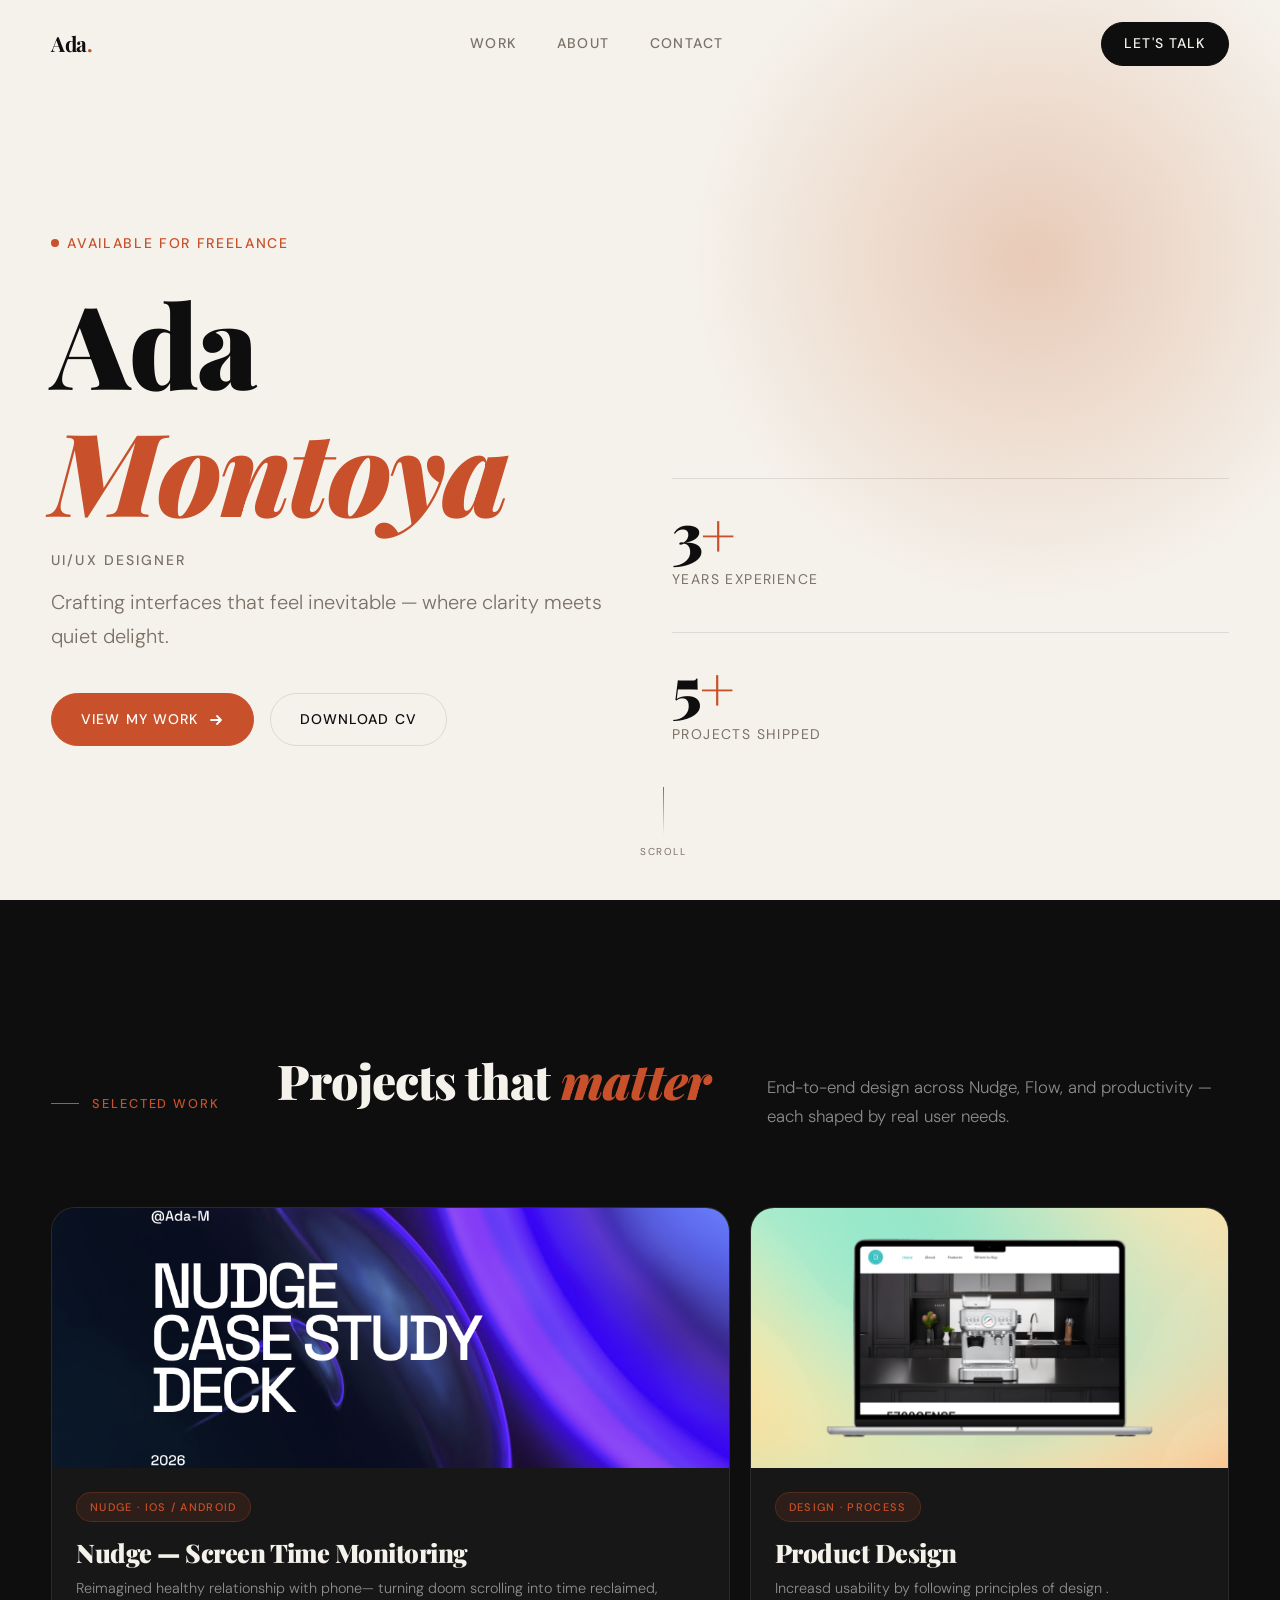
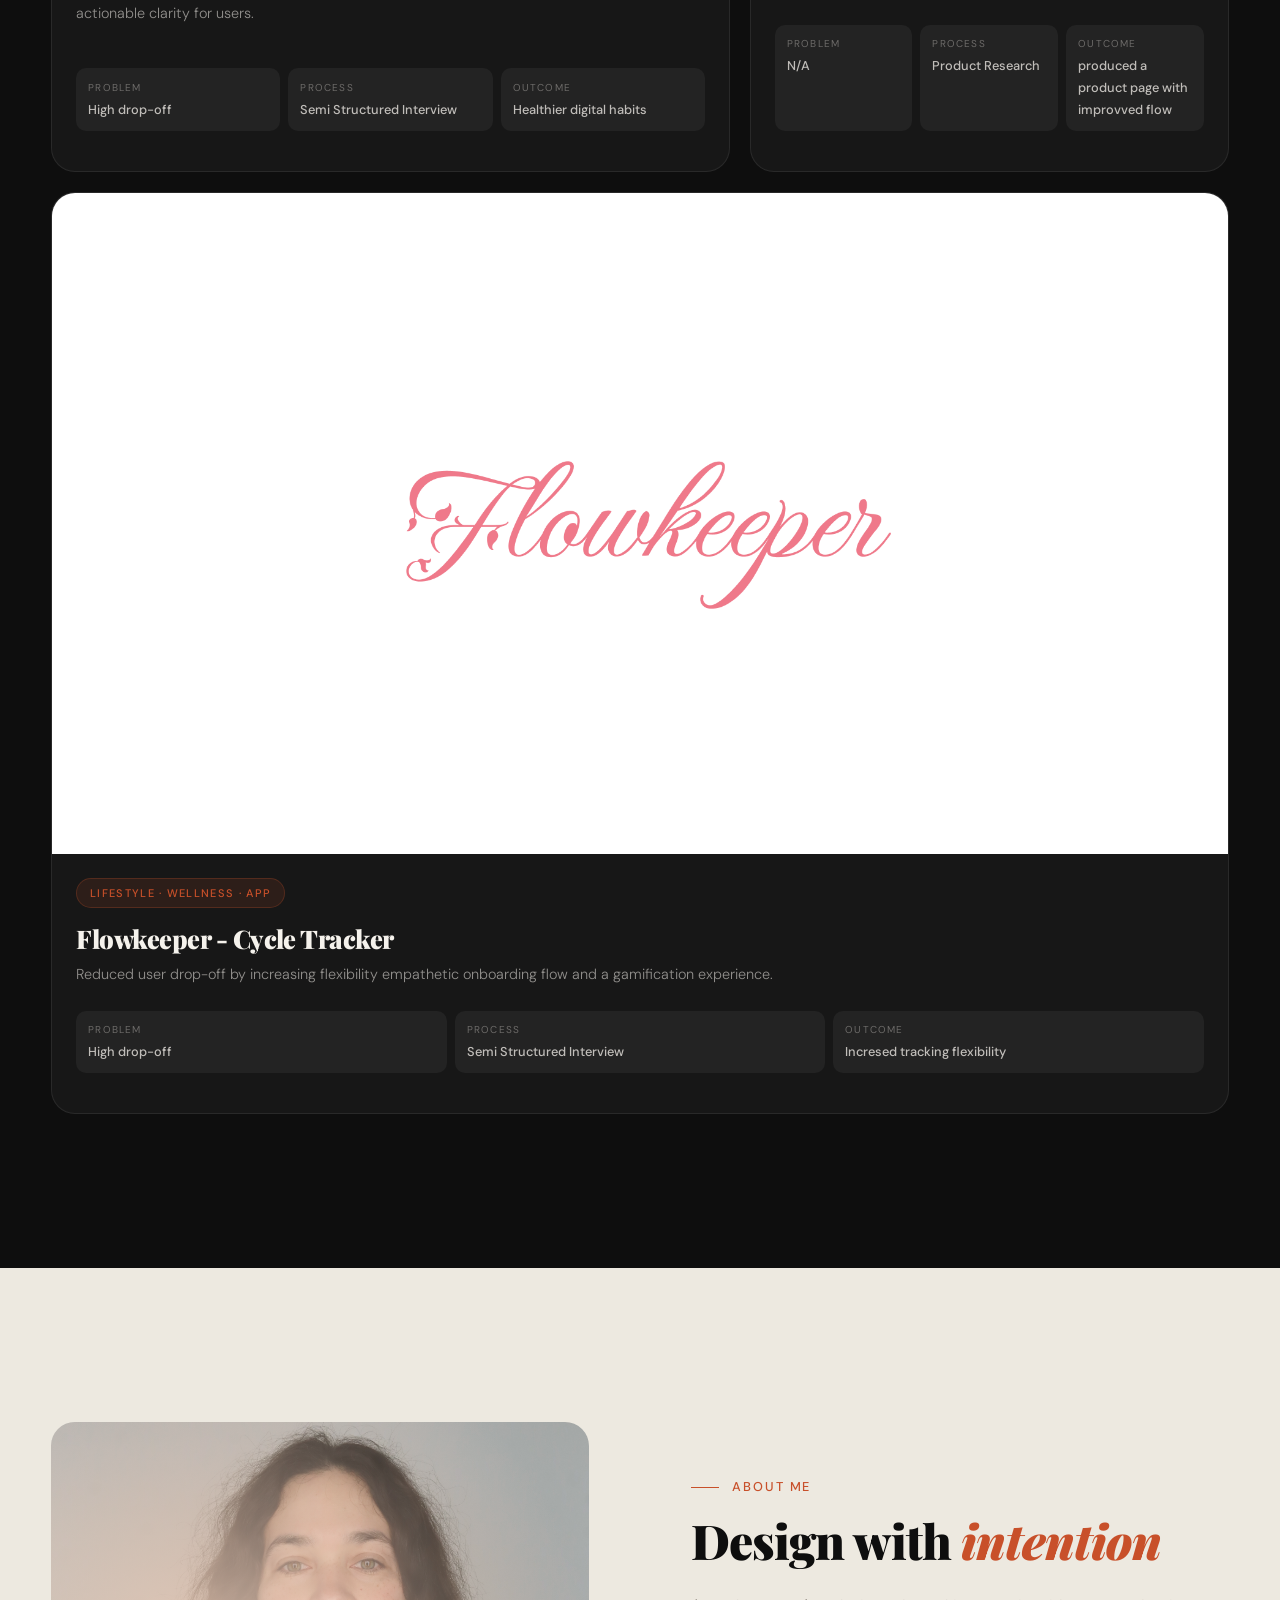
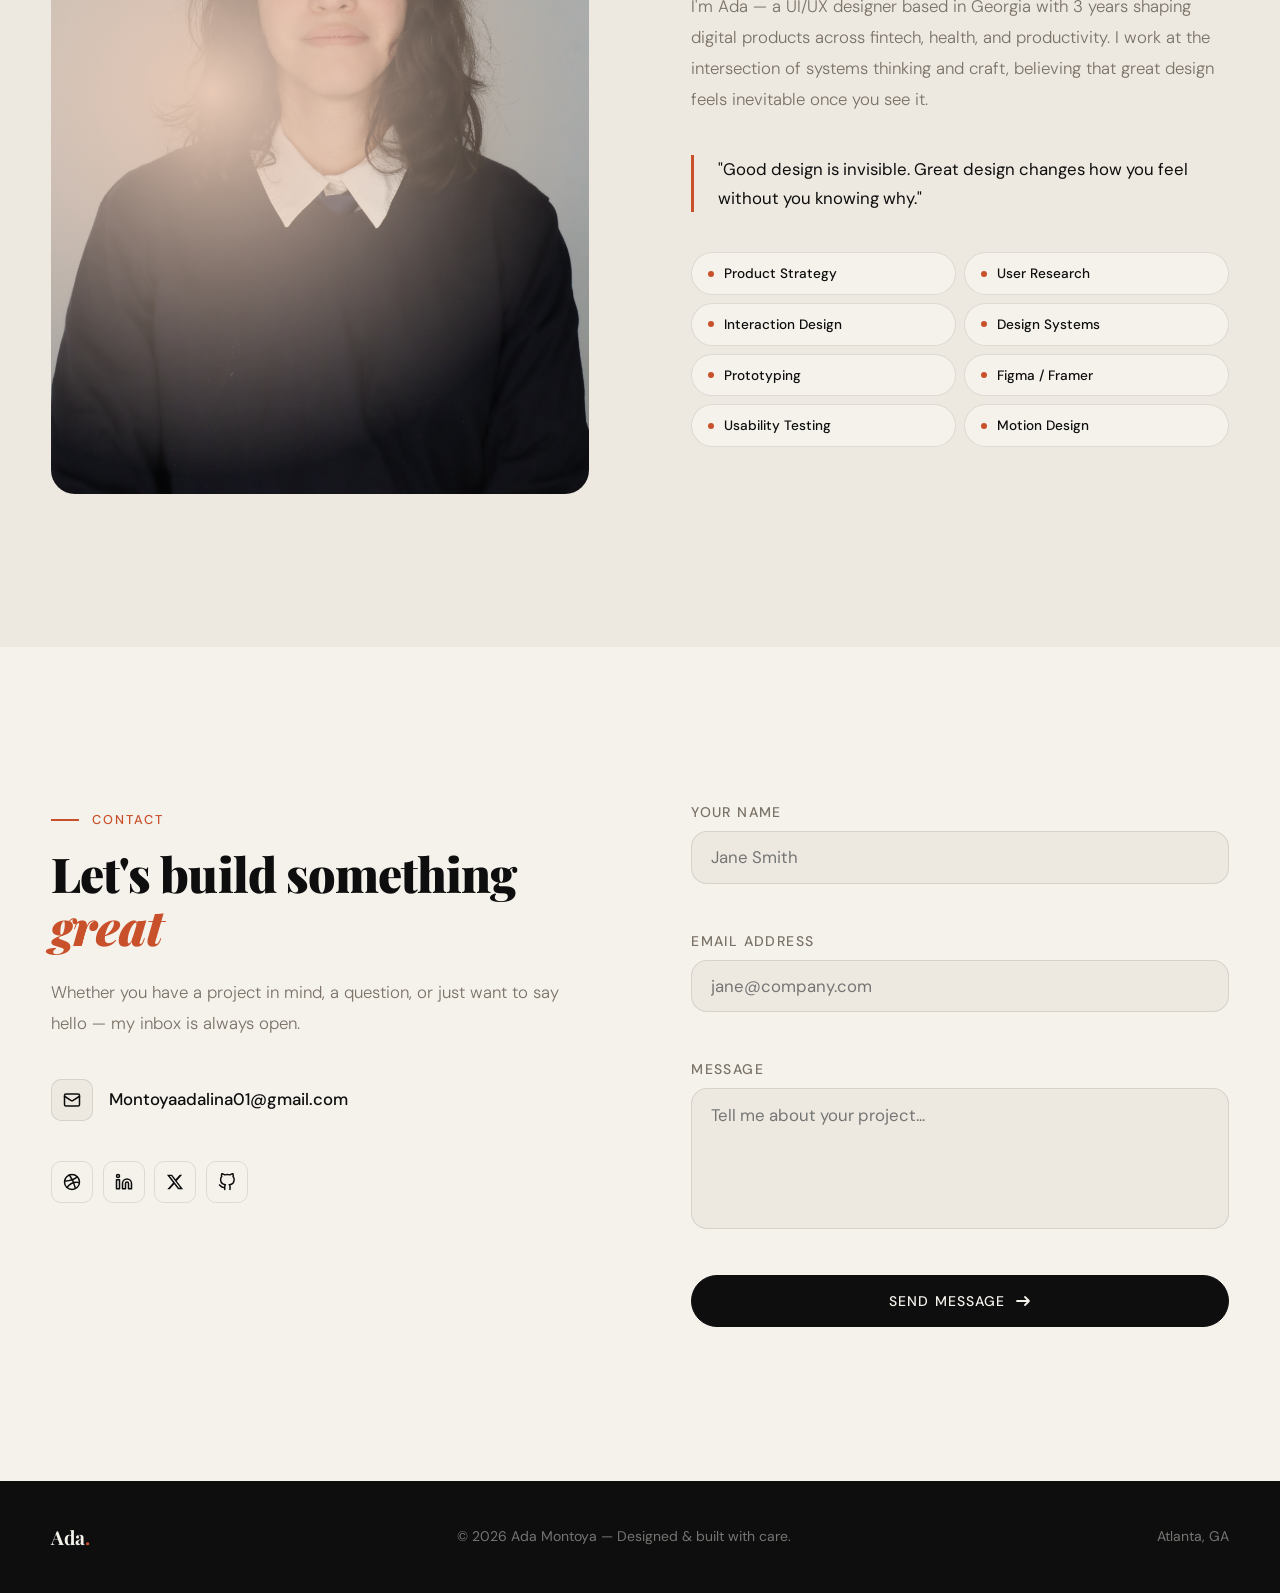
==== index.html @ 3cb570f9 "Rename index.HTML to index.html" ====
<!DOCTYPE html>
<html lang="en">
<head>
  <!-- =============================================
       META & SEO
  ============================================= -->
  <meta charset="UTF-8" />
  <meta name="viewport" content="width=device-width, initial-scale=1.0"/>
  <meta name="description" content="Ada Montoya — UI/UX Designer crafting clean, intentional digital experiences."/>
  <meta name="author" content="Ada Montoya"/>

  <!-- Open Graph (social media previews) -->
  <meta property="og:title" content="Ada Montoya — UI/UX Designer"/>
  <meta property="og:description" content="Designing interfaces where clarity meets quiet delight."/>
  <meta property="og:image" content="assets/og-image.png"/>
  <meta property="og:url" content="https://yourusername.github.io/portfolio"/>
  <meta property="og:type" content="website"/>

  <!-- Twitter Card -->
  <meta name="twitter:card" content="summary_large_image"/>
  <meta name="twitter:title" content="Ada Montoya — UI/UX Designer"/>
  <meta name="twitter:image" content="assets/og-image.png"/>

  <title>Ada Montoya — UI/UX Designer</title>

  <!-- Favicon -->
  <link rel="icon" type="image/png" href="assets/favicon.png"/>

  <!-- =============================================
       FONTS
  ============================================= -->
  <link rel="preconnect" href="https://fonts.googleapis.com"/>
  <link rel="preconnect" href="https://fonts.gstatic.com" crossorigin/>
  <link href="https://fonts.googleapis.com/css2?family=Playfair+Display:ital,wght@0,700;0,900;1,400&family=DM+Sans:wght@300;400;500&display=swap" rel="stylesheet"/>

  <!-- =============================================
       STYLESHEET
  ============================================= -->
  <link rel="stylesheet" href="style.css"/>
</head>

<body>

  <!-- =============================================
       CUSTOM CURSOR (desktop only)
  ============================================= -->
  <div class="cursor" id="cursor" aria-hidden="true"></div>

  <!-- =============================================
       NAVIGATION
  ============================================= -->
  <header>
    <nav class="nav" id="nav" role="navigation" aria-label="Main navigation">
      <a href="#hero" class="nav__logo" aria-label="Ada Montoya — Home">
        Ada<span>.</span>
      </a>

      <!-- Desktop links -->
      <ul class="nav__links" role="list">
        <li><a href="#projects">Work</a></li>
        <li><a href="#about">About</a></li>
        <li><a href="#contact">Contact</a></li>
      </ul>

      <!-- CTA button -->
      <a href="#contact" class="btn btn--nav">Let's Talk</a>

      <!-- Mobile hamburger -->
      <button class="nav__hamburger" id="hamburger" aria-label="Toggle menu" aria-expanded="false">
        <span></span>
        <span></span>
        <span></span>
      </button>
    </nav>

    <!-- Mobile menu (toggled by JS) -->
    <div class="nav__mobile" id="mobileMenu" aria-hidden="true">
      <ul role="list">
        <li><a href="#projects" class="mobile-link">Work</a></li>
        <li><a href="#about"    class="mobile-link">About</a></li>
        <li><a href="#contact"  class="mobile-link">Contact</a></li>
      </ul>
    </div>
  </header>

  <main>

    <!-- =============================================
         HERO SECTION
    ============================================= -->
    <section class="hero" id="hero" aria-label="Introduction">
      <div class="hero__text">
        <!-- Availability badge -->
        <div class="badge" aria-label="Currently available for work">
          <span class="badge__dot" aria-hidden="true"></span>
          Available for freelance
        </div>

        <!-- Name headline -->
        <h1 class="hero__name">
          Ada<br>
          <em>Montoya</em>
        </h1>

        <!-- Title + tagline -->
        <p class="hero__title">UI/UX Designer</p>
        <p class="hero__tagline">
          Crafting interfaces that feel inevitable — where clarity meets quiet delight.
        </p>

        <!-- CTAs -->
        <div class="hero__actions">
          <a href="#projects" class="btn btn--primary">
            View My Work
            <svg width="16" height="16" viewBox="0 0 16 16" fill="none" aria-hidden="true">
              <path d="M3 8h10M9 4l4 4-4 4" stroke="currentColor" stroke-width="1.8" stroke-linecap="round" stroke-linejoin="round"/>
            </svg>
          </a>
          <a href="assets/Files/A_Montoya_res2026.pdf" class="btn btn--ghost" target="_blank" rel="noopener">
            Download CV
          </a>
        </div>
      </div>

      <!-- Stats column -->
      <div class="hero__stats" aria-label="Career highlights">
        <div class="stat">
          <span class="stat__num">3<em>+</em></span>
          <span class="stat__label">Years experience</span>
        </div>
        <div class="stat">
          <span class="stat__num">5<em>+</em></span>
          <span class="stat__label">Projects shipped</span>
        </div>
       <!--  <div class="stat">
          <span class="stat__num">98<em>%</em></span>
          <span class="stat__label">Client satisfaction</span>
        </div>-->
      </div>

      <!-- Scroll cue -->
      <div class="scroll-cue" aria-hidden="true">
        <div class="scroll-cue__line"></div>
        <span>Scroll</span>
      </div>
    </section>

    <!-- =============================================
         PROJECTS SECTION
    ============================================= -->
    <section class="projects" id="projects" aria-label="Selected projects">
      <div class="section-header reveal">
        <p class="section-label">Selected Work</p>
        <h2 class="section-title">Projects that <em>matter</em></h2>
        <p class="section-sub">
          End-to-end design across Nudge, Flow, and productivity — each shaped by real user needs.
        </p>
      </div>

      <div class="projects__grid">

        <!-- Project Card 1 -->
        <article class="project-card reveal" aria-label="Nudge Case study">
         <a href="https://www.figma.com/proto/F6yTN502oZRSe6mYXS82vM/Nudge-edit?node-id=1975-8041&t=gG5lSzdIbRj5Ji9l-0&scaling=scale-down&content-scaling=fixed&page-id=819%3A2786&starting-point-node-id=1975%3A8041" class="project-card__visual pv--orange">
            <img src="assets/images/🏞Nudge_case_study.png" alt="🏞Nudge_case_study">
           
            <div class="project-card__overlay" aria-hidden="true">
              <span class="view-label">View Prototype →</span>
            </div>

            </a>
          <div class="project-card__info">
            <span class="project-tag">Nudge · iOS / Android</span>
            <h3 class="project-card__title">Nudge — Screen Time Monitoring</h3>
            <p class="project-card__desc">
              Reimagined healthy relationship with phone— turning doom scrolling
              into time reclaimed, actionable clarity for users.
            </p>
            <dl class="project-meta">
              <div class="project-meta__item">
                <dt>Problem</dt>
                <dd>High drop-off</dd>
              </div>
              <div class="project-meta__item">
                <dt>Process</dt>
                <dd>Semi Structured Interview</dd>
              </div>
              <div class="project-meta__item">
                <dt>Outcome</dt>
                <dd>Healthier digital habits</dd>
              </div>
            </dl>
          </div>
        </article>

        <!-- Project Card 2 -->
        <article class="project-card reveal" aria-label="Flowkeeper project">
          <a href="https://ericks-process-page.webflow.io/" class="project-card__visual pv--blue">
            <img src="assets/images/Casabrewhero.webp" alt="Flowkeeper app">
            <div class="project-card__overlay" aria-hidden="true">
              <span class="view-label">View Process Page →</span>
            </div>
          </a>
          <div class="project-card__info">
            <span class="project-tag">Design · Process</span>
            <h3 class="project-card__title">Product Design</h3>
            <p class="project-card__desc">
              Increasd usability by following principles of design .
            </p>
            <dl class="project-meta">
              <div class="project-meta__item">
                <dt>Problem</dt>
                <dd>N/A</dd>
              </div>
              <div class="project-meta__item">
                <dt>Process</dt>
                <dd>Product Research</dd>
              </div>
              <div class="project-meta__item">
                <dt>Outcome</dt>
                <dd>produced a product page with improvved flow</dd>
              </div>
            </dl>
          </div>
        </article>

        <!-- Project Card 3 — wide -->
        <article class="project-card project-card--wide reveal" aria-label="Folio Workspace project">
          <a href="https://www.figma.com/proto/mMXmp2GQ4rbEDs9NWbq03X/Flowkeeper--edited-?node-id=27-402&p=f&t=G8kJese6EG4QYArs-0&scaling=scale-down&content-scaling=fixed&page-id=6%3A2&starting-point-node-id=27%3A402&show-proto-sidebar=1" class="project-card__visual pv--green">
            <img src="assets/images/Flowkeeper.png" alt="Flowkeeper app">
            
            <div class="project-card__overlay" aria-hidden="true">
              <span class="view-label">View Case Study →</span>
            </div>
          </a>
          <div class="project-card__info">
            <span class="project-tag">Lifestyle · Wellness · App</span>
            <h3 class="project-card__title">Flowkeeper - Cycle Tracker</h3>
            <p class="project-card__desc">
              Reduced user drop-off by increasing flexibility empathetic onboarding flow
              and a gamification experience.
            </p>
            <dl class="project-meta">
              <div class="project-meta__item">
                <dt>Problem</dt>
                <dd>High drop-off</dd>
              </div>
              <div class="project-meta__item">
                <dt>Process</dt>
                <dd>Semi Structured Interview</dd>
              </div>
              <div class="project-meta__item">
                <dt>Outcome</dt>
                <dd>Incresed tracking flexibility</dd>
              </div>
            </dl>
          </div>
        </article>

      </div>
    </section>

    <!-- =============================================
         ABOUT SECTION
    ============================================= -->
    <section class="about" id="about" aria-label="About Ada Montoya">
      <div class="about__grid">

        <!-- Photo column -->
        <div class="about__photo reveal">
          <div class="about__frame">
            
              
              <img src="assets/images/Montoya_picture.jpg" alt="Ada Montoya, UI/UX Designer">
            
            <svg class="avatar" viewBox="0 0 200 240" fill="none" aria-label="Ada Montoya photo placeholder">
              <ellipse cx="100" cy="88" rx="42" ry="42" fill="rgba(200,80,42,.25)" stroke="rgba(200,80,42,.5)" stroke-width="2"/>
              <circle cx="100" cy="82" r="28" fill="rgba(255,255,255,.3)"/>
              <ellipse cx="100" cy="195" rx="65" ry="45" fill="rgba(200,80,42,.15)" stroke="rgba(200,80,42,.4)" stroke-width="2"/>
            </svg>
          </div>
          <!-- Floating credential chip 
          <div class="about__chip" aria-label="Award: Top Rated on Dribbble, 2024">
            <div class="chip__icon" aria-hidden="true">
              <svg width="18" height="18" viewBox="0 0 18 18" fill="none">
                <path d="M9 2l1.8 3.6L15 6.3l-3 2.9.7 4.1L9 11.2l-3.7 2.1.7-4.1L3 6.3l4.2-.7L9 2z" fill="#fff"/>
              </svg>
            </div>
            <div class="chip__text">
              <strong>Top Rated</strong>
              <span>Dribbble Pro · 2024</span>
            </div>
          </div> -->
        </div>

        <!-- Content column -->
        <div class="about__content">
          <p class="section-label reveal">About Me</p>
          <h2 class="section-title reveal">Design with <em>intention</em></h2>

          <p class="about__intro reveal">
            I'm Ada — a UI/UX designer based in Georgia with 3 years shaping
            digital products across fintech, health, and productivity. I work at the
            intersection of systems thinking and craft, believing that great design
            feels inevitable once you see it.
          </p>

          <!-- Philosophy quote -->
          <blockquote class="about__quote reveal">
            "Good design is invisible. Great design changes how you feel without you knowing why."
          </blockquote>

          <!-- Skills -->
          <ul class="skills" aria-label="Design skills" role="list">
            <li class="skill-pill reveal"><span class="skill-pill__dot" aria-hidden="true"></span>Product Strategy</li>
            <li class="skill-pill reveal"><span class="skill-pill__dot" aria-hidden="true"></span>User Research</li>
            <li class="skill-pill reveal"><span class="skill-pill__dot" aria-hidden="true"></span>Interaction Design</li>
            <li class="skill-pill reveal"><span class="skill-pill__dot" aria-hidden="true"></span>Design Systems</li>
            <li class="skill-pill reveal"><span class="skill-pill__dot" aria-hidden="true"></span>Prototyping</li>
            <li class="skill-pill reveal"><span class="skill-pill__dot" aria-hidden="true"></span>Figma / Framer</li>
            <li class="skill-pill reveal"><span class="skill-pill__dot" aria-hidden="true"></span>Usability Testing</li>
            <li class="skill-pill reveal"><span class="skill-pill__dot" aria-hidden="true"></span>Motion Design</li>
          </ul>
        </div>

      </div>
    </section>

    <!-- =============================================
         CONTACT SECTION
    ============================================= -->
    <section class="contact" id="contact" aria-label="Contact Ada Montoya">
      <div class="contact__wrap">

        <!-- Left: info -->
        <div class="contact__info">
          <p class="section-label reveal">Contact</p>
          <h2 class="section-title reveal">Let's build something <em>great</em></h2>
          <p class="contact__lead reveal">
            Whether you have a project in mind, a question, or just want to say hello —
            my inbox is always open.
          </p>

          <!-- Direct links -->
          <address class="contact__links reveal">
            <a href="mailto:montoyaadalina01@gmail.com" class="contact-link">
              <span class="contact-link__icon" aria-hidden="true">
                <svg width="18" height="18" viewBox="0 0 24 24" fill="none" stroke="currentColor" stroke-width="2" stroke-linecap="round" stroke-linejoin="round">
                  <rect x="2" y="4" width="20" height="16" rx="2"/>
                  <path d="m22 7-8.97 5.7a1.94 1.94 0 0 1-2.06 0L2 7"/>
                </svg>
              </span>
              Montoyaadalina01@gmail.com
            </a>
            <!-- <a href="tel:+14155550123" class="contact-link">
              <span class="contact-link__icon" aria-hidden="true">
                <svg width="18" height="18" viewBox="0 0 24 24" fill="none" stroke="currentColor" stroke-width="2" stroke-linecap="round" stroke-linejoin="round">
                  <path d="M22 16.92v3a2 2 0 0 1-2.18 2 19.8 19.8 0 0 1-8.63-3.07A19.5 19.5 0 0 1 4.69 12 19.8 19.8 0 0 1 1.63 3.35 2 2 0 0 1 3.6 1h3a2 2 0 0 1 2 1.72c.127.96.361 1.903.7 2.81a2 2 0 0 1-.45 2.11L7.91 8.6a16 16 0 0 0 6.13 6.13l.96-.96a2 2 0 0 1 2.11-.45c.907.339 1.85.573 2.81.7A2 2 0 0 1 22 16.92z"/>
                </svg>
              </span>
              +1 (415) 555-0123
            </a>-->
          </address>

          <!-- Social icons -->
          <div class="social-row reveal" aria-label="Social media links">
            <a href="https://dribbble.com/yourhandle" class="social-btn" aria-label="Dribbble" target="_blank" rel="noopener">
              <svg width="18" height="18" viewBox="0 0 24 24" fill="none" stroke="currentColor" stroke-width="2" stroke-linecap="round" stroke-linejoin="round" aria-hidden="true">
                <circle cx="12" cy="12" r="10"/>
                <path d="M19.13 5.09C15.22 9.14 10 10.44 2.25 10.94"/>
                <path d="M21.75 12.84c-6.62-1.41-12.14 1-16.38 6.32"/>
                <path d="M8.56 2.75c4.37 6 6 9.42 8 17.72"/>
              </svg>
            </a>
            <a href="https://www.linkedin.com/in/ada-montoya-8b432537b" class="social-btn" aria-label="LinkedIn" target="_blank" rel="noopener">
              <svg width="18" height="18" viewBox="0 0 24 24" fill="none" stroke="currentColor" stroke-width="2" stroke-linecap="round" stroke-linejoin="round" aria-hidden="true">
                <path d="M16 8a6 6 0 0 1 6 6v7h-4v-7a2 2 0 0 0-4 0v7h-4v-7a6 6 0 0 1 6-6z"/>
                <rect width="4" height="12" x="2" y="9"/>
                <circle cx="4" cy="4" r="2"/>
              </svg>
            </a>
            <a href="https://twitter.com/yourhandle" class="social-btn" aria-label="Twitter / X" target="_blank" rel="noopener">
              <svg width="18" height="18" viewBox="0 0 24 24" fill="currentColor" aria-hidden="true">
                <path d="M18.244 2.25h3.308l-7.227 8.26 8.502 11.24H16.17l-5.214-6.817L4.99 21.75H1.68l7.73-8.835L1.254 2.25H8.08l4.713 6.231zm-1.161 17.52h1.833L7.084 4.126H5.117z"/>
              </svg>
            </a>
            <a href="https://github.com/montoyaadalina01" class="social-btn" aria-label="GitHub" target="_blank" rel="noopener">
              <svg width="18" height="18" viewBox="0 0 24 24" fill="none" stroke="currentColor" stroke-width="2" stroke-linecap="round" stroke-linejoin="round" aria-hidden="true">
                <path d="M9 19c-5 1.5-5-2.5-7-3m14 6v-3.87a3.37 3.37 0 0 0-.94-2.61c3.14-.35 6.44-1.54 6.44-7A5.44 5.44 0 0 0 20 4.77 5.07 5.07 0 0 0 19.91 1S18.73.65 16 2.48a13.38 13.38 0 0 0-7 0C6.27.65 5.09 1 5.09 1A5.07 5.07 0 0 0 5 4.77a5.44 5.44 0 0 0-1.5 3.78c0 5.42 3.3 6.61 6.44 7A3.37 3.37 0 0 0 9 18.13V22"/>
              </svg>
            </a>
          </div>
        </div>

        <!-- Right: form -->
        <form class="contact__form reveal" id="contactForm" novalidate aria-label="Contact form">
          <div class="form-group">
            <label for="name">Your Name</label>
            <input
              type="text"
              id="name"
              name="name"
              placeholder="Jane Smith"
              autocomplete="name"
              required
              aria-required="true"
            />
            <span class="form-error" aria-live="polite"></span>
          </div>

          <div class="form-group">
            <label for="email">Email Address</label>
            <input
              type="email"
              id="email"
              name="email"
              placeholder="jane@company.com"
              autocomplete="email"
              required
              aria-required="true"
            />
            <span class="form-error" aria-live="polite"></span>
          </div>

          <div class="form-group">
            <label for="message">Message</label>
            <textarea
              id="message"
              name="message"
              placeholder="Tell me about your project..."
              rows="5"
              required
              aria-required="true"
            ></textarea>
            <span class="form-error" aria-live="polite"></span>
          </div>

          <button type="submit" class="btn btn--submit" id="submitBtn">
            Send Message
            <svg width="16" height="16" viewBox="0 0 16 16" fill="none" aria-hidden="true">
              <path d="M2 8h12M10 4l4 4-4 4" stroke="currentColor" stroke-width="1.8" stroke-linecap="round" stroke-linejoin="round"/>
            </svg>
          </button>
        </form>

      </div>
    </section>

  </main>

  <!-- =============================================
       FOOTER
  ============================================= -->
  <footer class="footer" role="contentinfo">
    <div class="footer__logo">Ada<span>.</span></div>
    <p class="footer__copy">© <span id="year"></span> Ada Montoya — Designed &amp; built with care.</p>
    <p class="footer__location">Atlanta, GA</p>
  </footer>

  <!-- =============================================
       JAVASCRIPT (loaded at end of body for performance)
  ============================================= -->
  <script src="main.js"></script>

</body>
</html>
---- style.css ----
/* ================================================================
   ADA MONTOYA — PORTFOLIO STYLESHEET
   style.css

   TABLE OF CONTENTS
   ─────────────────
   1.  CSS Variables (Design Tokens)
   2.  Reset & Base
   3.  Typography
   4.  Layout Utilities
   5.  Custom Cursor
   6.  Navigation
   7.  Buttons
   8.  Hero Section
   9.  Projects Section
   10. About Section
   11. Contact Section
   12. Footer
   13. Scroll Reveal Animations
   14. Keyframe Animations
   15. Media Queries
================================================================ */


/* ================================================================
   1. CSS VARIABLES — Design Tokens
   All colors, fonts, spacing defined here.
   Change these to retheme the entire site instantly.
================================================================ */
:root {
  /* — Colors — */
  --color-ink:        #0e0e0e;       /* primary text, dark backgrounds */
  --color-paper:      #f5f2ec;       /* page background (warm white) */
  --color-cream:      #ede9e0;       /* subtle section bg */
  --color-accent:     #c8502a;       /* terracotta — brand color */
  --color-accent-lt:  #e8cab7;       /* light accent for glows */
  --color-muted:      #7a7167;       /* secondary text */
  --color-border:     rgba(14,14,14,.1);
  --color-white:      #ffffff;

  /* — Typography — */
  --font-display: 'Playfair Display', Georgia, serif;
  --font-body:    'DM Sans', system-ui, sans-serif;

  /* — Fluid font sizes (clamp: min, preferred, max) — */
  --fs-hero:   clamp(3.2rem, 9vw,  7.5rem);
  --fs-h2:     clamp(1.8rem, 4vw,  3rem);
  --fs-h3:     clamp(1.2rem, 2vw,  1.6rem);
  --fs-body:   1.05rem;
  --fs-small:  0.875rem;
  --fs-label:  0.8rem;

  /* — Spacing — */
  --space-xs:   0.5rem;
  --space-sm:   1rem;
  --space-md:   1.5rem;
  --space-lg:   2.5rem;
  --space-xl:   4rem;
  --space-2xl:  clamp(5rem, 12vw, 10rem);

  /* — Layout — */
  --max-w:      1200px;
  --page-pad:   4vw;
  --radius-sm:  10px;
  --radius-md:  16px;
  --radius-lg:  24px;
  --radius-pill: 100px;

  /* — Motion — */
  --ease-out:  cubic-bezier(0.22, 1, 0.36, 1);
  --ease-in:   cubic-bezier(0.64, 0, 0.78, 0);
  --duration-fast:   200ms;
  --duration-base:   350ms;
  --duration-slow:   600ms;
  --duration-slower: 900ms;
}


/* ================================================================
   2. RESET & BASE
================================================================ */
*,
*::before,
*::after {
  box-sizing: border-box;
  margin: 0;
  padding: 0;
}

html {
  scroll-behavior: smooth;
  -webkit-text-size-adjust: 100%;
}

body {
  font-family: var(--font-body);
  font-size: var(--fs-body);
  background-color: var(--color-paper);
  color: var(--color-ink);
  line-height: 1.7;
  overflow-x: hidden;
  cursor: none; /* hidden — replaced by custom cursor */
}

/* Restore cursor on touch devices */
@media (hover: none) {
  body { cursor: auto; }
}

img, svg { display: block; max-width: 100%; }

ul, ol { list-style: none; }

a {
  color: inherit;
  text-decoration: none;
  display: block;
}

button {
  font-family: inherit;
  background: none;
  border: none;
}

address { font-style: normal; }

/* Focus styles for accessibility */
:focus-visible {
  outline: 2px solid var(--color-accent);
  outline-offset: 3px;
  border-radius: 4px;
}


/* ================================================================
   3. TYPOGRAPHY
================================================================ */
h1, h2, h3 {
  font-family: var(--font-display);
  font-weight: 900;
  line-height: 1.1;
  letter-spacing: -0.02em;
}

h1 { font-size: var(--fs-hero); }
h2 { font-size: var(--fs-h2); }
h3 { font-size: var(--fs-h3); }

em { font-style: italic; }

/* Shared section label (e.g. "Selected Work") */
.section-label {
  display: inline-flex;
  align-items: center;
  gap: 0.8rem;
  font-size: var(--fs-label);
  font-weight: 500;
  text-transform: uppercase;
  letter-spacing: 0.15em;
  color: var(--color-accent);
  margin-bottom: var(--space-sm);
}

.section-label::before {
  content: '';
  display: block;
  width: 28px;
  height: 1.5px;
  background: var(--color-accent);
  flex-shrink: 0;
}

/* Section title shared style */
.section-title {
  max-width: 18ch;
  margin-bottom: var(--space-md);
}

.section-title em {
  color: var(--color-accent);
}


/* ================================================================
   4. LAYOUT UTILITIES
================================================================ */
.container {
  width: 100%;
  max-width: var(--max-w);
  margin-inline: auto;
  padding-inline: var(--page-pad);
}

section {
  padding-block: var(--space-2xl);
  padding-inline: var(--page-pad);
}


/* ================================================================
   5. CUSTOM CURSOR
================================================================ */
.cursor {
  width: 10px;
  height: 10px;
  background: var(--color-accent);
  border-radius: 50%;
  position: fixed;
  top: 0;
  left: 0;
  pointer-events: none;
  z-index: 9999;
  transform: translate(-50%, -50%);
  transition:
    width var(--duration-base) var(--ease-out),
    height var(--duration-base) var(--ease-out),
    background var(--duration-base);
  mix-blend-mode: multiply;
  will-change: transform;
}

.cursor.is-expanded {
  width: 44px;
  height: 44px;
  background: var(--color-accent-lt);
}

/* Hide on touch devices */
@media (hover: none) {
  .cursor { display: none; }
}


/* ================================================================
   6. NAVIGATION
================================================================ */
.nav {
  position: fixed;
  top: 0;
  left: 0;
  right: 0;
  z-index: 100;
  display: flex;
  align-items: center;
  justify-content: space-between;
  padding: 1.4rem var(--page-pad);
  transition:
    background var(--duration-slow),
    backdrop-filter var(--duration-slow),
    box-shadow var(--duration-slow);
}

/* Frosted glass on scroll — class added by JS */
.nav.is-scrolled {
  background: rgba(245, 242, 236, 0.85);
  backdrop-filter: blur(14px);
  -webkit-backdrop-filter: blur(14px);
  box-shadow: 0 1px 0 var(--color-border);
}

/* Logo */
.nav__logo {
  font-family: var(--font-display);
  font-size: 1.3rem;
  font-weight: 700;
  letter-spacing: -0.02em;
  transition: opacity var(--duration-fast);
}

.nav__logo span { color: var(--color-accent); }
.nav__logo:hover { opacity: 0.75; }

/* Desktop links */
.nav__links {
  display: flex;
  gap: var(--space-lg);
}

.nav__links a {
  position: relative;
  font-size: var(--fs-small);
  font-weight: 500;
  text-transform: uppercase;
  letter-spacing: 0.1em;
  color: var(--color-muted);
  transition: color var(--duration-fast);
}

.nav__links a::after {
  content: '';
  position: absolute;
  bottom: -3px;
  left: 0;
  width: 0;
  height: 1.5px;
  background: var(--color-accent);
  transition: width var(--duration-base) var(--ease-out);
}

.nav__links a:hover {
  color: var(--color-ink);
}

.nav__links a:hover::after {
  width: 100%;
}

/* Hamburger (mobile only — shown via media query) */
.nav__hamburger {
  display: none;
  flex-direction: column;
  gap: 5px;
  width: 28px;
  cursor: none;
  padding: 4px;
}

.nav__hamburger span {
  display: block;
  width: 100%;
  height: 2px;
  background: var(--color-ink);
  border-radius: 2px;
  transition: transform var(--duration-base) var(--ease-out), opacity var(--duration-fast);
}

/* Hamburger open state — class toggled by JS */
.nav__hamburger.is-open span:nth-child(1) {
  transform: translateY(7px) rotate(45deg);
}
.nav__hamburger.is-open span:nth-child(2) {
  opacity: 0;
}
.nav__hamburger.is-open span:nth-child(3) {
  transform: translateY(-7px) rotate(-45deg);
}

/* Mobile menu drawer */
.nav__mobile {
  display: none; /* shown via media query */
  position: fixed;
  inset: 0;
  top: 70px;
  background: var(--color-paper);
  padding: var(--space-xl) var(--page-pad);
  z-index: 99;
  transform: translateX(100%);
  transition: transform var(--duration-slow) var(--ease-out);
}

.nav__mobile.is-open {
  transform: translateX(0);
}

.nav__mobile ul {
  display: flex;
  flex-direction: column;
  gap: var(--space-lg);
}

.nav__mobile a {
  font-family: var(--font-display);
  font-size: clamp(2rem, 8vw, 3.5rem);
  font-weight: 700;
  color: var(--color-ink);
  transition: color var(--duration-fast);
}

.nav__mobile a:hover { color: var(--color-accent); }


/* ================================================================
   7. BUTTONS
================================================================ */
.btn {
  display: inline-flex;
  align-items: center;
  gap: 0.6rem;
  font-family: var(--font-body);
  font-size: var(--fs-small);
  font-weight: 500;
  text-transform: uppercase;
  letter-spacing: 0.08em;
  border-radius: var(--radius-pill);
  padding: 0.85rem 1.8rem;
  cursor: none;
  transition:
    transform var(--duration-base) var(--ease-out),
    box-shadow var(--duration-base),
    background var(--duration-fast),
    border-color var(--duration-fast),
    color var(--duration-fast);
  position: relative;
}

.btn svg {
  flex-shrink: 0;
  transition: transform var(--duration-base) var(--ease-out);
}

.btn:hover { transform: translateY(-3px); }
.btn:active { transform: translateY(-1px); }

/* Primary — solid accent */
.btn--primary {
  background: var(--color-accent);
  color: var(--color-white);
  border: 1.5px solid var(--color-accent);
}

.btn--primary:hover {
  box-shadow: 0 12px 28px rgba(200, 80, 42, 0.35);
}

.btn--primary:hover svg {
  transform: translateX(4px);
}

/* Ghost — outlined */
.btn--ghost {
  background: transparent;
  color: var(--color-ink);
  border: 1.5px solid var(--color-border);
}

.btn--ghost:hover {
  border-color: var(--color-ink);
}

/* Nav CTA */
.btn--nav {
  background: var(--color-ink);
  color: var(--color-paper);
  border: 1.5px solid var(--color-ink);
  padding: 0.55rem 1.4rem;
}

.btn--nav:hover {
  background: var(--color-accent);
  border-color: var(--color-accent);
}

/* Form submit */
.btn--submit {
  background: var(--color-ink);
  color: var(--color-paper);
  border: 1.5px solid var(--color-ink);
  width: 100%;
  justify-content: center;
  padding: 1rem 2rem;
}

.btn--submit:hover {
  background: var(--color-accent);
  border-color: var(--color-accent);
  box-shadow: 0 12px 28px rgba(200, 80, 42, 0.35);
}

.btn--submit:hover svg {
  transform: translateX(4px);
}

/* Success state — added by JS */
.btn--submit.is-sent {
  background: #2d7a4a;
  border-color: #2d7a4a;
  pointer-events: none;
}


/* ================================================================
   8. HERO SECTION
================================================================ */
.hero {
  min-height: 100svh;
  padding-top: 10rem;
  padding-bottom: var(--space-2xl);
  padding-inline: var(--page-pad);
  display: grid;
  grid-template-columns: 1fr 1fr;
  align-items: end;
  gap: var(--space-xl);
  position: relative;
  overflow: hidden;
}

/* Ambient background orb */
.hero::before {
  content: '';
  position: absolute;
  top: -10%;
  right: -8%;
  width: clamp(300px, 55vw, 700px);
  height: clamp(300px, 55vw, 700px);
  background: radial-gradient(circle, var(--color-accent-lt) 0%, transparent 70%);
  border-radius: 50%;
  z-index: 0;
  pointer-events: none;
  animation: breathe 8s ease-in-out infinite;
}

/* Availability badge */
.badge {
  display: inline-flex;
  align-items: center;
  gap: 0.5rem;
  font-size: var(--fs-small);
  font-weight: 500;
  text-transform: uppercase;
  letter-spacing: 0.12em;
  color: var(--color-accent);
  margin-bottom: var(--space-md);

  /* Entrance animation */
  opacity: 0;
  animation: fade-up var(--duration-slower) 0.2s var(--ease-out) forwards;
}

.badge__dot {
  width: 8px;
  height: 8px;
  border-radius: 50%;
  background: var(--color-accent);
  flex-shrink: 0;
  animation: pulse 2s ease-in-out infinite;
}

/* Hero name */
.hero__name {
  position: relative;
  z-index: 1;
  opacity: 0;
  animation: fade-up var(--duration-slower) 0.35s var(--ease-out) forwards;
}

.hero__name em {
  color: var(--color-accent);
}

/* Subtitle */
.hero__title {
  font-size: var(--fs-small);
  font-weight: 500;
  text-transform: uppercase;
  letter-spacing: 0.15em;
  color: var(--color-muted);
  margin-top: 1rem;
  opacity: 0;
  animation: fade-up var(--duration-slower) 0.45s var(--ease-out) forwards;
}

/* Tagline */
.hero__tagline {
  font-size: clamp(1rem, 2vw, 1.25rem);
  color: var(--color-muted);
  font-weight: 300;
  max-width: 40ch;
  margin-top: 0.8rem;
  opacity: 0;
  animation: fade-up var(--duration-slower) 0.55s var(--ease-out) forwards;
}

/* CTA row */
.hero__actions {
  display: flex;
  gap: var(--space-sm);
  flex-wrap: wrap;
  margin-top: var(--space-lg);
  opacity: 0;
  animation: fade-up var(--duration-slower) 0.7s var(--ease-out) forwards;
}

/* Stats column */
.hero__stats {
  position: relative;
  z-index: 1;
  display: flex;
  flex-direction: column;
  gap: var(--space-lg);
  align-self: end;
  opacity: 0;
  animation: fade-left var(--duration-slower) 0.85s var(--ease-out) forwards;
}

.stat {
  border-top: 1px solid var(--color-border);
  padding-top: var(--space-md);
}

.stat__num {
  display: block;
  font-family: var(--font-display);
  font-size: clamp(2.5rem, 5vw, 3.8rem);
  font-weight: 900;
  line-height: 1;
  letter-spacing: -0.03em;
}

.stat__num em {
  color: var(--color-accent);
  font-style: normal;
}

.stat__label {
  display: block;
  font-size: var(--fs-small);
  color: var(--color-muted);
  text-transform: uppercase;
  letter-spacing: 0.1em;
  margin-top: 0.3rem;
}

/* Scroll cue */
.scroll-cue {
  position: absolute;
  bottom: 2.5rem;
  left: 50%;
  transform: translateX(-50%);
  display: flex;
  flex-direction: column;
  align-items: center;
  gap: 0.5rem;
  font-size: 10px;
  text-transform: uppercase;
  letter-spacing: 0.15em;
  color: var(--color-muted);
  opacity: 0;
  animation: fade-up var(--duration-slower) 1.2s var(--ease-out) forwards;
}

.scroll-cue__line {
  width: 1px;
  height: 48px;
  background: linear-gradient(to bottom, var(--color-muted), transparent);
  animation: extend-line 1.8s ease-in-out infinite;
}


/* ================================================================
   9. PROJECTS SECTION
================================================================ */
.projects {
  background: var(--color-ink);
  color: var(--color-paper);
}

/* Override shared labels for dark bg */
.projects .section-label { color: var(--color-accent); }
.projects .section-label::before { background: var(--color-accent); }
.projects .section-title { color: var(--color-paper); }

.section-header {
  display: flex;
  flex-wrap: wrap;
  align-items: flex-end;
  justify-content: space-between;
  gap: var(--space-lg);
  margin-bottom: clamp(3rem, 6vw, 5rem);
}

.section-sub {
  max-width: 42ch;
  color: rgba(245, 242, 236, 0.55);
  font-weight: 300;
  align-self: flex-end;
}

/* 12-column grid */
.projects__grid {
  display: grid;
  grid-template-columns: repeat(12, 1fr);
  gap: 1.25rem;
}

/* Card sizing */
.project-card:nth-child(1) { grid-column: 1 / 8; }
.project-card:nth-child(2) { grid-column: 8 / 13; }
.project-card:nth-child(3) { grid-column: 1 / 13; }
.project-card--wide        { flex-direction: row; }

/* Card base */
.project-card {
  background: rgba(255, 255, 255, 0.04);
  border: 1px solid rgba(255, 255, 255, 0.08);
  border-radius: var(--radius-lg);
  overflow: hidden;
  display: flex;
  flex-direction: column;
  transition:
    transform var(--duration-slow) var(--ease-out),
    background var(--duration-base),
    border-color var(--duration-base);
}

.project-card:hover {
  transform: translateY(-6px);
  background: rgba(255, 255, 255, 0.07);
  border-color: rgba(255, 255, 255, 0.16);
}

/* Visual area */
.project-card__visual img {
  width: 100%;
  height: 100%;
  object-fit: cover;
  display: block;
}

.project-card__visual {
  position: relative;
  overflow: hidden;
  flex-shrink: 0;
}

.project-card:nth-child(1) .project-card__visual,
.project-card:nth-child(2) .project-card__visual {
  height: 260px;
}

.project-card--wide .project-card__visual {
  width: 100%;
  min-height: 300px;
}

/* Gradient overlays per card */
.pv--orange { background: linear-gradient(135deg, #c8502a 0%, #1a1a2e 100%); }
.pv--blue   { background: linear-gradient(135deg, #2d4a6e 0%, #c8502a 100%); }
.pv--green  { background: linear-gradient(135deg, #1a3a2a 0%, #4a8060 100%); }

/* Mockup placeholder inside visual */
.project-card__mockup {
  position: absolute;
  inset: 0;
  display: flex;
  align-items: center;
  justify-content: center;
}

.mock {
  width: 65%;
  max-width: 240px;
  aspect-ratio: 16 / 10;
  background: rgba(255, 255, 255, 0.1);
  border: 1px solid rgba(255, 255, 255, 0.18);
  border-radius: var(--radius-sm);
  padding: 14px;
  display: flex;
  flex-direction: column;
  gap: 8px;
  backdrop-filter: blur(4px);
}

.mock__bar {
  height: 6px;
  border-radius: 4px;
  background: rgba(255, 255, 255, 0.35);
  width: 60%;
}

.mock__bar--short { width: 35%; }

.mock__body {
  flex: 1;
  background: rgba(255, 255, 255, 0.08);
  border-radius: 5px;
}

/* Hover overlay */
.project-card__overlay {
  position: absolute;
  inset: 0;
  display: flex;
  align-items: center;
  justify-content: center;
  opacity: 0;
  transition: opacity var(--duration-base);
}

.project-card:hover .project-card__overlay { opacity: 1; }

.view-label {
  background: var(--color-paper);
  color: var(--color-ink);
  font-size: var(--fs-small);
  font-weight: 500;
  text-transform: uppercase;
  letter-spacing: 0.1em;
  padding: 0.7rem 1.6rem;
  border-radius: var(--radius-pill);
  transform: translateY(8px);
  transition: transform var(--duration-base) var(--ease-out), box-shadow var(--duration-base);
}

.project-card:hover .view-label {
  transform: translateY(0);
  box-shadow: 0 8px 24px rgba(0, 0, 0, 0.3);
}

a.project-card__visual {
  display: block;
}

/* Card info */
.project-card__info {
  padding: var(--space-md) var(--space-md) var(--space-lg);
  flex: 1;
  display: flex;
  flex-direction: column;
}

.project-tag {
  display: inline-block;
  font-size: 11px;
  font-weight: 500;
  text-transform: uppercase;
  letter-spacing: 0.12em;
  color: var(--color-accent);
  background: rgba(200, 80, 42, 0.12);
  border: 1px solid rgba(200, 80, 42, 0.25);
  padding: 0.3rem 0.8rem;
  border-radius: var(--radius-pill);
  margin-bottom: var(--space-sm);
  width: max-content;
}

.project-card__title {
  font-size: clamp(1.2rem, 2.5vw, 1.6rem);
  margin-bottom: 0.6rem;
}

.project-card__desc {
  font-size: 0.9rem;
  color: rgba(245, 242, 236, 0.55);
  font-weight: 300;
  flex: 1;
  margin-bottom: var(--space-md);
}

/* Meta row */
.project-meta {
  display: grid;
  grid-template-columns: repeat(3, 1fr);
  gap: 0.5rem;
}

.project-meta__item {
  background: rgba(255, 255, 255, 0.05);
  border-radius: var(--radius-sm);
  padding: 0.65rem 0.75rem;
}

.project-meta__item dt {
  font-size: 10px;
  text-transform: uppercase;
  letter-spacing: 0.12em;
  color: rgba(245, 242, 236, 0.35);
  margin-bottom: 0.2rem;
}

.project-meta__item dd {
  font-size: 0.8rem;
  font-weight: 500;
  color: rgba(245, 242, 236, 0.75);
}


/* ================================================================
   10. ABOUT SECTION
================================================================ */
.about {
  background: var(--color-cream);
}

.about__grid {
  max-width: var(--max-w);
  margin-inline: auto;
  display: grid;
  grid-template-columns: 1fr 1fr;
  gap: clamp(3rem, 8vw, 8rem);
  align-items: center;
}

/* Photo frame */
.about__photo {
  position: relative;
}

.about__frame {
  width: 100%;
  aspect-ratio: 4 / 5;
  background: linear-gradient(145deg, var(--color-accent-lt), var(--color-cream));
  border-radius: var(--radius-lg);
  overflow: hidden;
  display: flex;
  align-items: center;
  justify-content: center;
  position: relative;
}

.about__frame::before {
  content: '';
  position: absolute;
  inset: 0;
  background: radial-gradient(circle at 30% 40%, var(--color-accent-lt), transparent 70%);
}

.avatar {
  position: relative;
  z-index: 1;
  width: 55%;
}

/* Floating credential chip */
.about__chip {
  position: absolute;
  bottom: -1.2rem;
  right: -1.5rem;
  background: var(--color-paper);
  border: 1px solid var(--color-border);
  border-radius: var(--radius-md);
  padding: var(--space-sm) var(--space-md);
  display: flex;
  align-items: center;
  gap: 0.8rem;
  box-shadow: 0 12px 32px rgba(0, 0, 0, 0.08);
}

.chip__icon {
  width: 38px;
  height: 38px;
  background: var(--color-accent);
  border-radius: var(--radius-sm);
  display: flex;
  align-items: center;
  justify-content: center;
  flex-shrink: 0;
}

.chip__text strong {
  display: block;
  font-size: 0.85rem;
  font-weight: 600;
}

.chip__text span {
  font-size: 0.75rem;
  color: var(--color-muted);
}

/* About copy */
.about__intro {
  color: var(--color-muted);
  font-weight: 300;
  line-height: 1.85;
  margin-bottom: var(--space-lg);
}

/* Philosophy quote */
.about__quote {
  border-left: 3px solid var(--color-accent);
  padding-left: var(--space-md);
  margin-bottom: var(--space-lg);
}

.about__quote p {
  font-family: var(--font-display);
  font-style: italic;
  font-size: clamp(1rem, 1.8vw, 1.2rem);
  line-height: 1.5;
  color: var(--color-ink);
}

/* Skills grid */
.skills {
  display: grid;
  grid-template-columns: repeat(2, 1fr);
  gap: 0.5rem;
}

.skill-pill {
  display: flex;
  align-items: center;
  gap: 0.6rem;
  background: var(--color-paper);
  border: 1px solid var(--color-border);
  border-radius: var(--radius-pill);
  padding: 0.55rem 1rem;
  font-size: 0.85rem;
  font-weight: 500;
  transition:
    border-color var(--duration-fast),
    transform var(--duration-base) var(--ease-out);
}

.skill-pill:hover {
  border-color: var(--color-accent);
  transform: translateX(4px);
}

.skill-pill__dot {
  width: 6px;
  height: 6px;
  border-radius: 50%;
  background: var(--color-accent);
  flex-shrink: 0;
}


/* ================================================================
   11. CONTACT SECTION
================================================================ */
.contact {
  background: var(--color-paper);
}

.contact__wrap {
  max-width: var(--max-w);
  margin-inline: auto;
  display: grid;
  grid-template-columns: 1fr 1fr;
  gap: clamp(3rem, 8vw, 8rem);
}

.contact__lead {
  color: var(--color-muted);
  font-weight: 300;
  line-height: 1.85;
  margin-bottom: var(--space-lg);
}

/* Direct links */
.contact__links {
  display: flex;
  flex-direction: column;
  gap: 0.75rem;
  margin-bottom: var(--space-lg);
}

.contact-link {
  display: flex;
  align-items: center;
  gap: var(--space-sm);
  font-weight: 500;
  transition: color var(--duration-fast);
}

.contact-link:hover { color: var(--color-accent); }

.contact-link__icon {
  width: 42px;
  height: 42px;
  background: var(--color-cream);
  border: 1px solid var(--color-border);
  border-radius: var(--radius-sm);
  display: flex;
  align-items: center;
  justify-content: center;
  flex-shrink: 0;
  transition:
    background var(--duration-fast),
    border-color var(--duration-fast);
}

.contact-link:hover .contact-link__icon {
  background: var(--color-accent);
  border-color: var(--color-accent);
  color: var(--color-white);
}

/* Social icon row */
.social-row {
  display: flex;
  gap: 0.6rem;
}

.social-btn {
  width: 42px;
  height: 42px;
  border: 1px solid var(--color-border);
  border-radius: var(--radius-sm);
  display: flex;
  align-items: center;
  justify-content: center;
  color: var(--color-ink);
  transition:
    background var(--duration-fast),
    color var(--duration-fast),
    border-color var(--duration-fast),
    transform var(--duration-base) var(--ease-out);
}

.social-btn:hover {
  background: var(--color-ink);
  color: var(--color-paper);
  border-color: var(--color-ink);
  transform: translateY(-3px);
}

/* Contact form */
.contact__form {
  display: flex;
  flex-direction: column;
  gap: var(--space-md);
}

.form-group {
  display: flex;
  flex-direction: column;
  gap: 0.4rem;
}

.form-group label {
  font-size: var(--fs-small);
  font-weight: 500;
  text-transform: uppercase;
  letter-spacing: 0.1em;
  color: var(--color-muted);
}

.form-group input,
.form-group textarea {
  font-family: var(--font-body);
  font-size: var(--fs-body);
  color: var(--color-ink);
  background: var(--color-cream);
  border: 1.5px solid var(--color-border);
  border-radius: var(--radius-md);
  padding: 0.9rem 1.2rem;
  outline: none;
  resize: none;
  transition:
    border-color var(--duration-fast),
    box-shadow var(--duration-fast);
}

.form-group input:focus,
.form-group textarea:focus {
  border-color: var(--color-accent);
  box-shadow: 0 0 0 4px rgba(200, 80, 42, 0.12);
}

/* Inline validation error */
.form-error {
  font-size: 0.8rem;
  color: #d04040;
  min-height: 1.2em;
  display: block;
}

.form-group.is-error input,
.form-group.is-error textarea {
  border-color: #d04040;
}


/* ================================================================
   12. FOOTER
================================================================ */
.footer {
  background: var(--color-ink);
  color: var(--color-paper);
  padding: 2.5rem var(--page-pad);
  display: flex;
  align-items: center;
  justify-content: space-between;
  flex-wrap: wrap;
  gap: var(--space-sm);
}

.footer__logo {
  font-family: var(--font-display);
  font-size: 1.2rem;
  font-weight: 700;
}

.footer__logo span { color: var(--color-accent); }

.footer__copy,
.footer__location {
  font-size: var(--fs-small);
  color: rgba(245, 242, 236, 0.45);
}


/* ================================================================
   13. SCROLL REVEAL ANIMATIONS
   Elements start hidden; JS adds .is-visible when in viewport.
================================================================ */
.reveal {
  opacity: 0;
  transform: translateY(28px);
  transition:
    opacity var(--duration-slow) var(--ease-out),
    transform var(--duration-slow) var(--ease-out);
}

.reveal.is-visible {
  opacity: 1;
  transform: none;
}

/* Staggered delays for sibling elements */
.reveal:nth-child(2) { transition-delay: 0.08s; }
.reveal:nth-child(3) { transition-delay: 0.16s; }
.reveal:nth-child(4) { transition-delay: 0.24s; }
.reveal:nth-child(5) { transition-delay: 0.32s; }
.reveal:nth-child(6) { transition-delay: 0.40s; }
.reveal:nth-child(7) { transition-delay: 0.48s; }
.reveal:nth-child(8) { transition-delay: 0.56s; }


/* ================================================================
   14. KEYFRAME ANIMATIONS
================================================================ */

/* Hero entrance animations */
@keyframes fade-up {
  from { opacity: 0; transform: translateY(30px); }
  to   { opacity: 1; transform: translateY(0); }
}

@keyframes fade-left {
  from { opacity: 0; transform: translateX(30px); }
  to   { opacity: 1; transform: translateX(0); }
}

/* Ambient orb */
@keyframes breathe {
  0%, 100% { transform: scale(1)    translate(0, 0);    opacity: 0.7; }
  50%       { transform: scale(1.08) translate(-2%, 3%); opacity: 1; }
}

/* Badge pulsing dot */
@keyframes pulse {
  0%, 100% { box-shadow: 0 0 0 0   rgba(200, 80, 42, 0.4); }
  50%       { box-shadow: 0 0 0 8px rgba(200, 80, 42, 0); }
}

/* Scroll cue line */
@keyframes extend-line {
  0%, 100% { transform: scaleY(0.3); transform-origin: top; }
  50%       { transform: scaleY(1);   transform-origin: top; }
}


/* ================================================================
   15. MEDIA QUERIES — Mobile First
   Breakpoints: 480px / 720px / 900px / 1024px
================================================================ */

/* ── Tablet and below (≤ 900px) ── */
@media (max-width: 900px) {
  /* Project grid: stack all cards full-width */
  .project-card:nth-child(1),
  .project-card:nth-child(2),
  .project-card:nth-child(3) {
    grid-column: 1 / -1;
  }

  /* Wide card flips back to vertical */
  .project-card--wide {
    flex-direction: column;
  }

  .project-card--wide .project-card__visual {
    width: 100%;
    min-height: 220px;
  }
}

/* ── Mobile landscape and below (≤ 720px) ── */
@media (max-width: 720px) {
  /* Nav: hide desktop links, show hamburger */
  .nav__links { display: none; }
  .btn--nav   { display: none; }
  .nav__hamburger { display: flex; }
  .nav__mobile    { display: block; }

  /* Hero: single column */
  .hero {
    grid-template-columns: 1fr;
    padding-top: 8rem;
  }

  .hero__stats {
    flex-direction: row;
    flex-wrap: wrap;
    gap: var(--space-lg);
  }

  /* About: single column */
  .about__grid {
    grid-template-columns: 1fr;
  }

  .about__photo {
    max-width: 340px;
    margin-inline: auto;
  }

  .about__chip {
    right: 0;
  }

  /* Contact: single column */
  .contact__wrap {
    grid-template-columns: 1fr;
  }

  /* Footer: stack */
  .footer {
    flex-direction: column;
    align-items: flex-start;
    gap: 0.4rem;
  }
}

/* ── Small mobile (≤ 480px) ── */
@media (max-width: 480px) {
  .hero__actions {
    flex-direction: column;
    align-items: flex-start;
  }

  .btn { width: 100%; justify-content: center; }

  .skills {
    grid-template-columns: 1fr;
  }

  .project-meta {
    grid-template-columns: 1fr;
  }
}
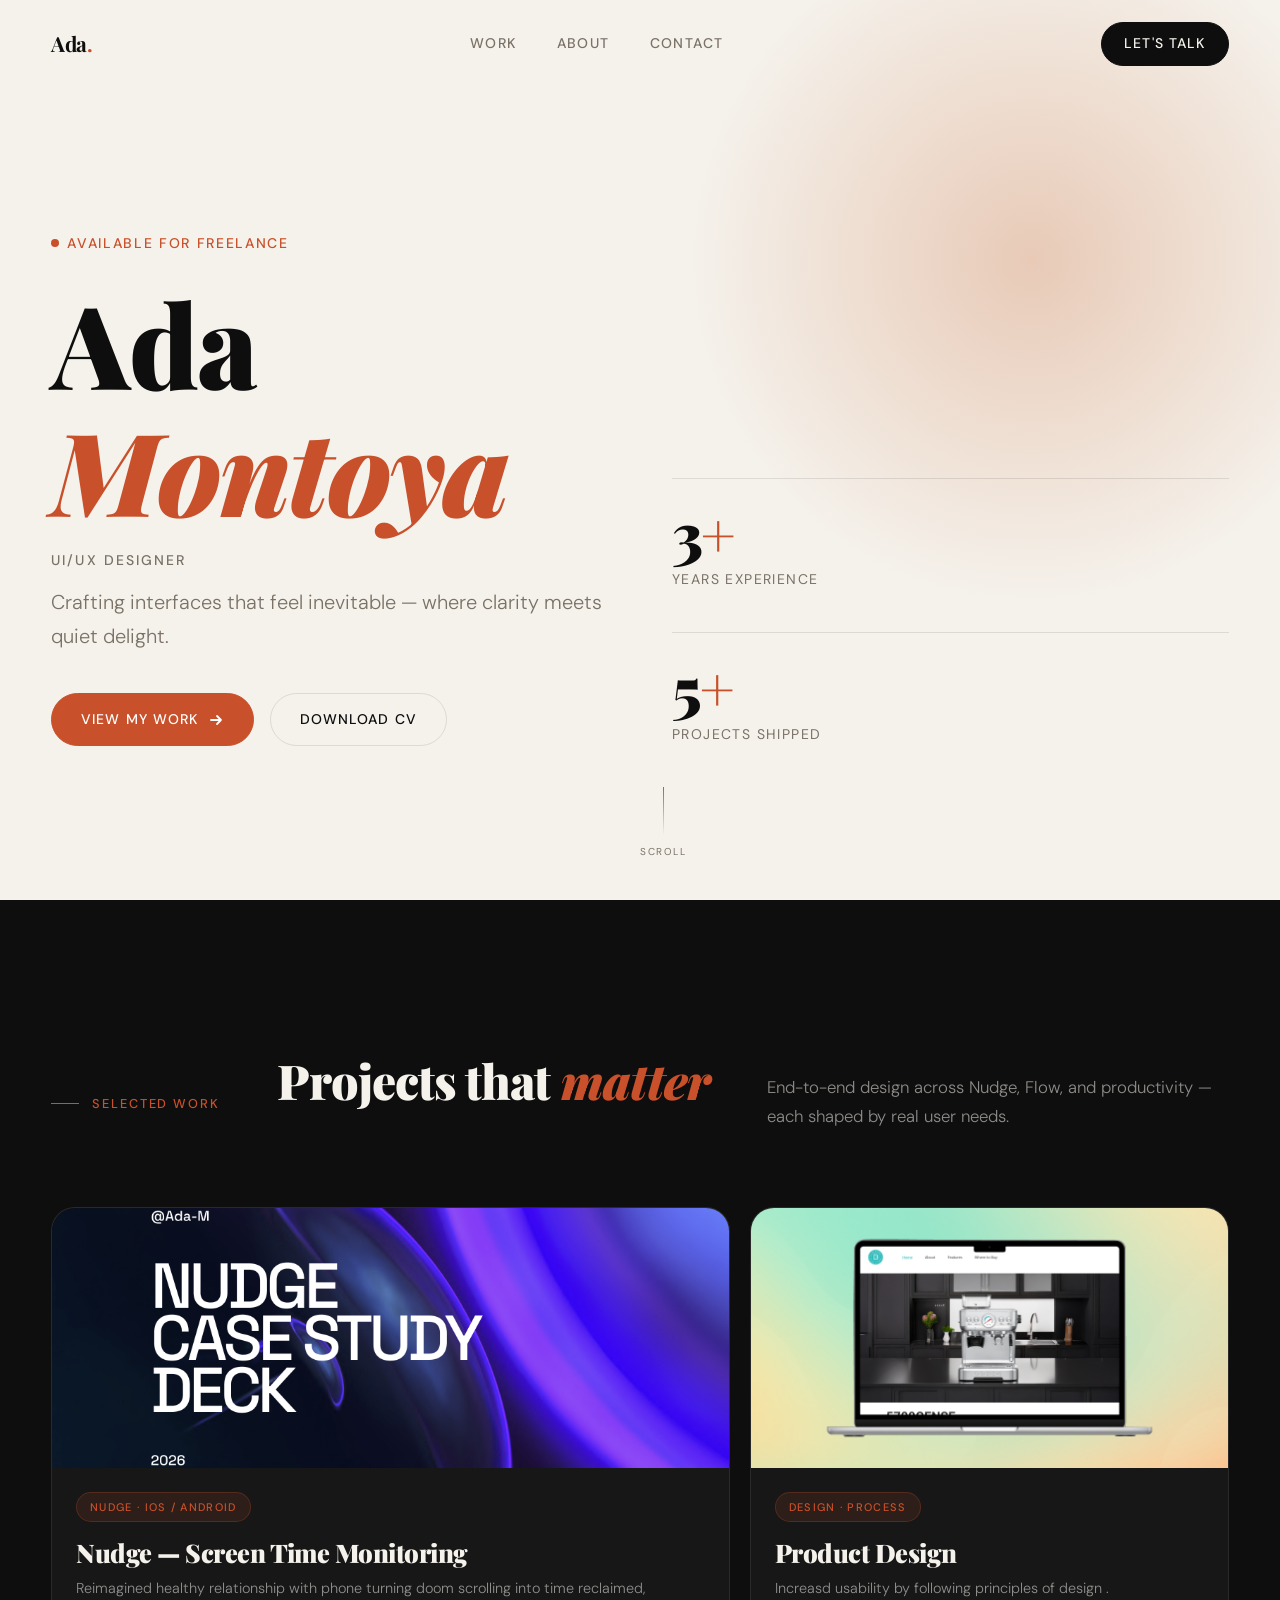
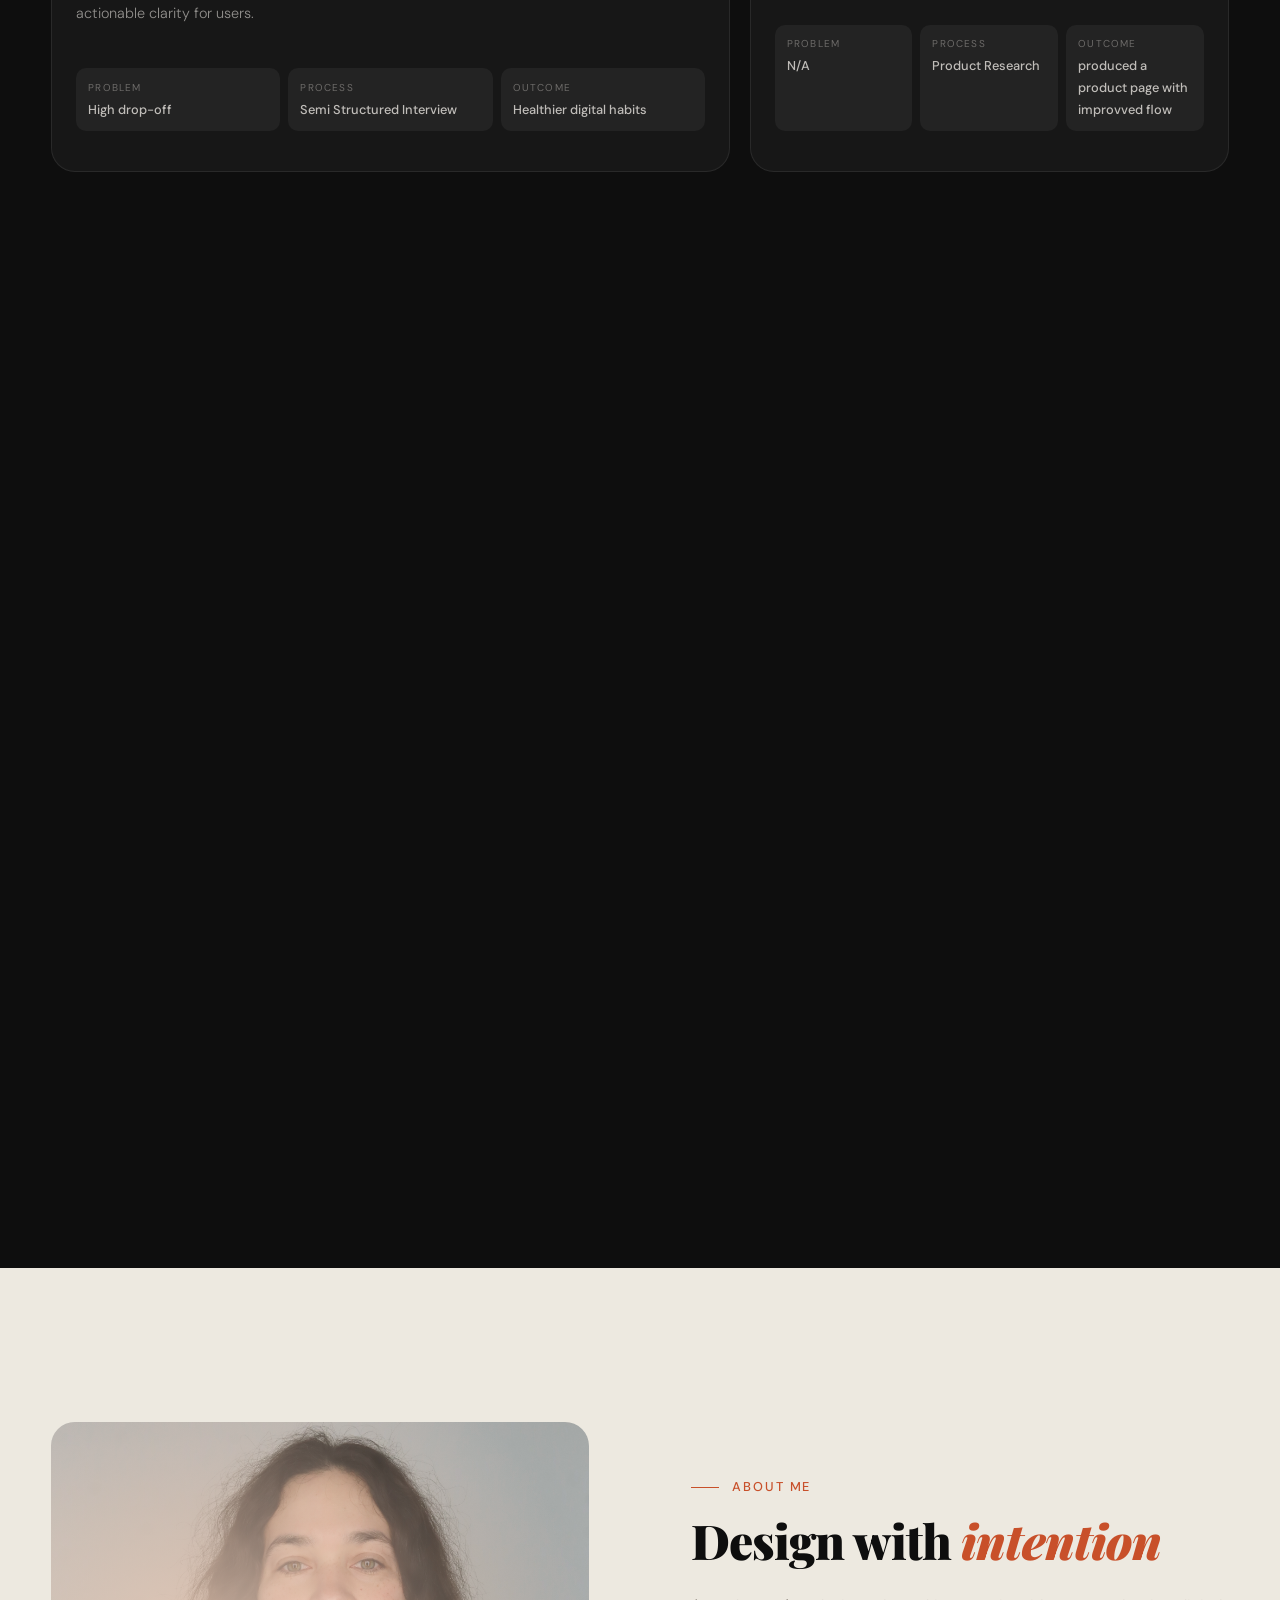
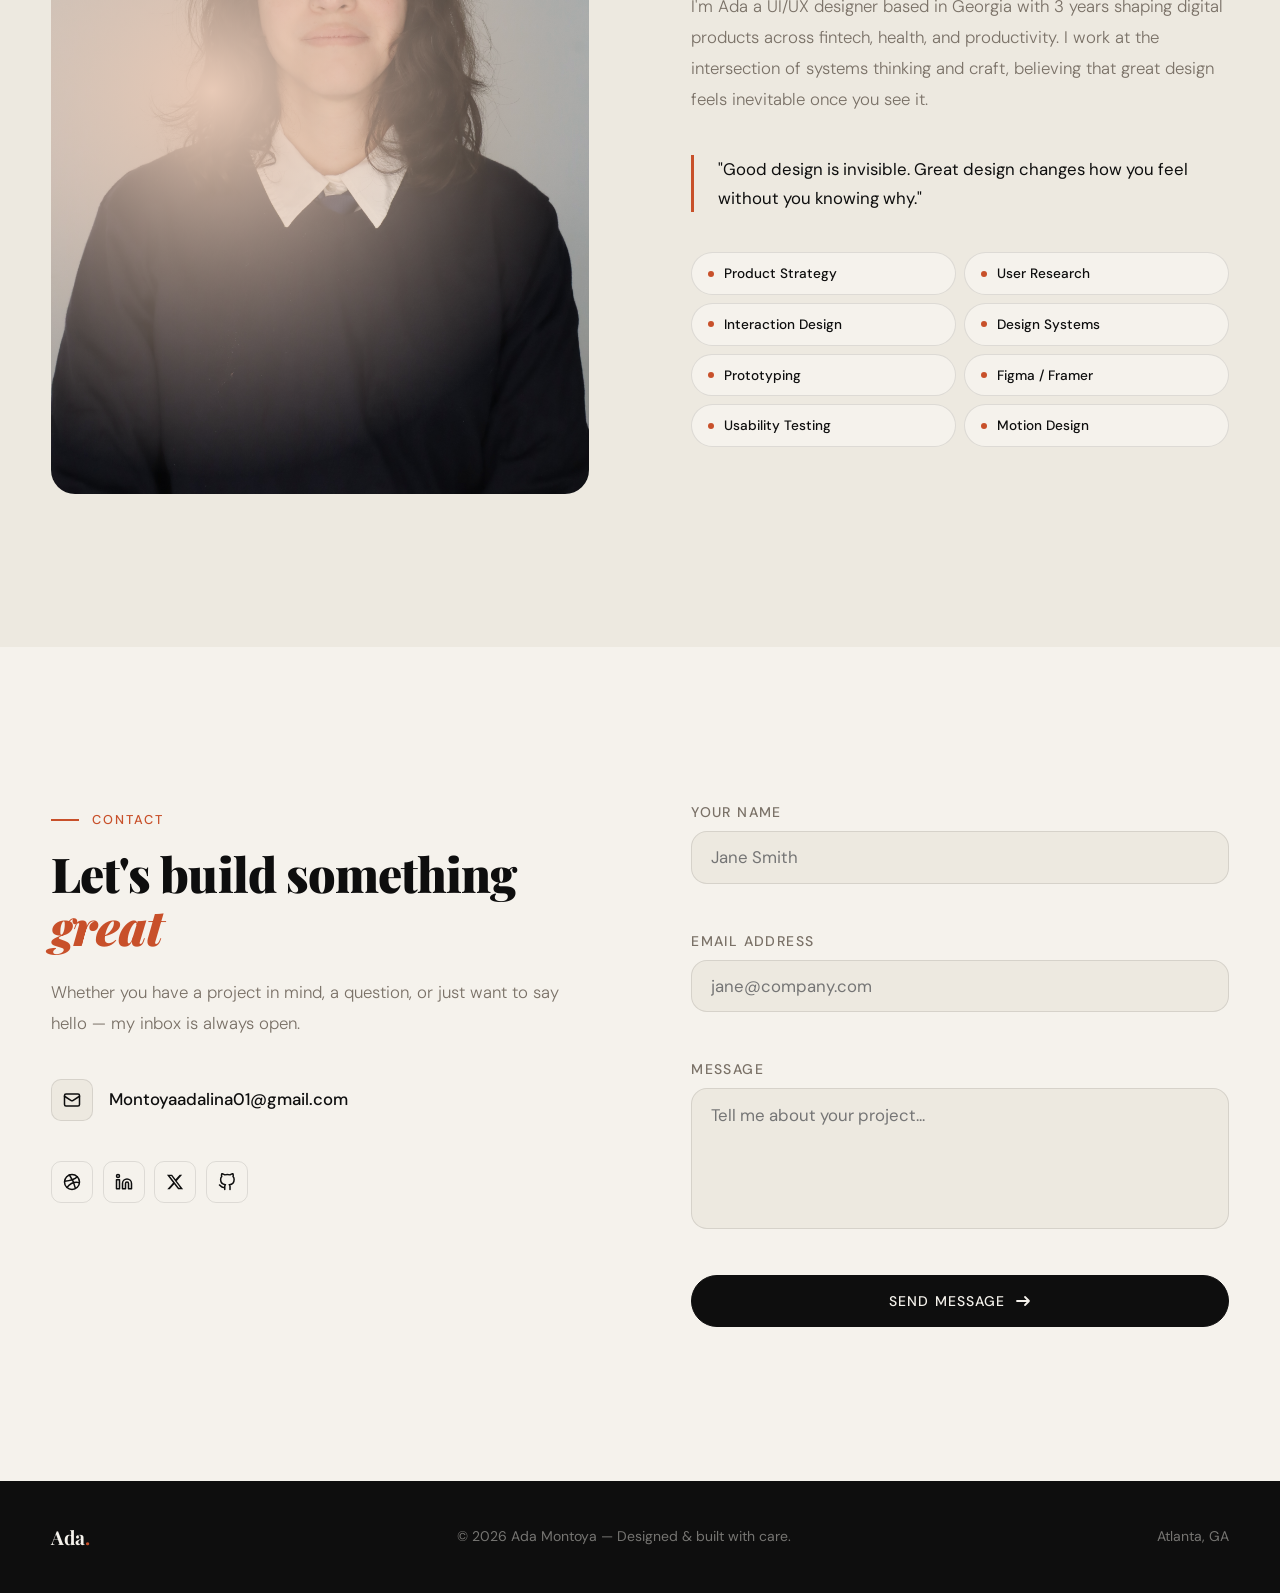
==== commit e8831bf3: "modified CS" ====
--- a/index.html
+++ b/index.html
@@ -161,11 +161,11 @@
 
         <!-- Project Card 1 -->
         <article class="project-card reveal" aria-label="Nudge Case study">
-         <a href="https://www.figma.com/proto/F6yTN502oZRSe6mYXS82vM/Nudge-edit?node-id=1975-8041&t=gG5lSzdIbRj5Ji9l-0&scaling=scale-down&content-scaling=fixed&page-id=819%3A2786&starting-point-node-id=1975%3A8041" class="project-card__visual pv--orange">
+         <a href="nudge-case-study.html" class="project-card__visual pv--orange">
             <img src="assets/images/🏞Nudge_case_study.png" alt="🏞Nudge_case_study">
            
             <div class="project-card__overlay" aria-hidden="true">
-              <span class="view-label">View Prototype →</span>
+              <span class="view-label">View Case Study →</span>
             </div>
 
             </a>
@@ -173,7 +173,7 @@
             <span class="project-tag">Nudge · iOS / Android</span>
             <h3 class="project-card__title">Nudge — Screen Time Monitoring</h3>
             <p class="project-card__desc">
-              Reimagined healthy relationship with phone— turning doom scrolling
+              Reimagined healthy relationship with phone turning doom scrolling
               into time reclaimed, actionable clarity for users.
             </p>
             <dl class="project-meta">
@@ -299,7 +299,7 @@
           <h2 class="section-title reveal">Design with <em>intention</em></h2>
 
           <p class="about__intro reveal">
-            I'm Ada — a UI/UX designer based in Georgia with 3 years shaping
+            I'm Ada a UI/UX designer based in Georgia with 3 years shaping
             digital products across fintech, health, and productivity. I work at the
             intersection of systems thinking and craft, believing that great design
             feels inevitable once you see it.
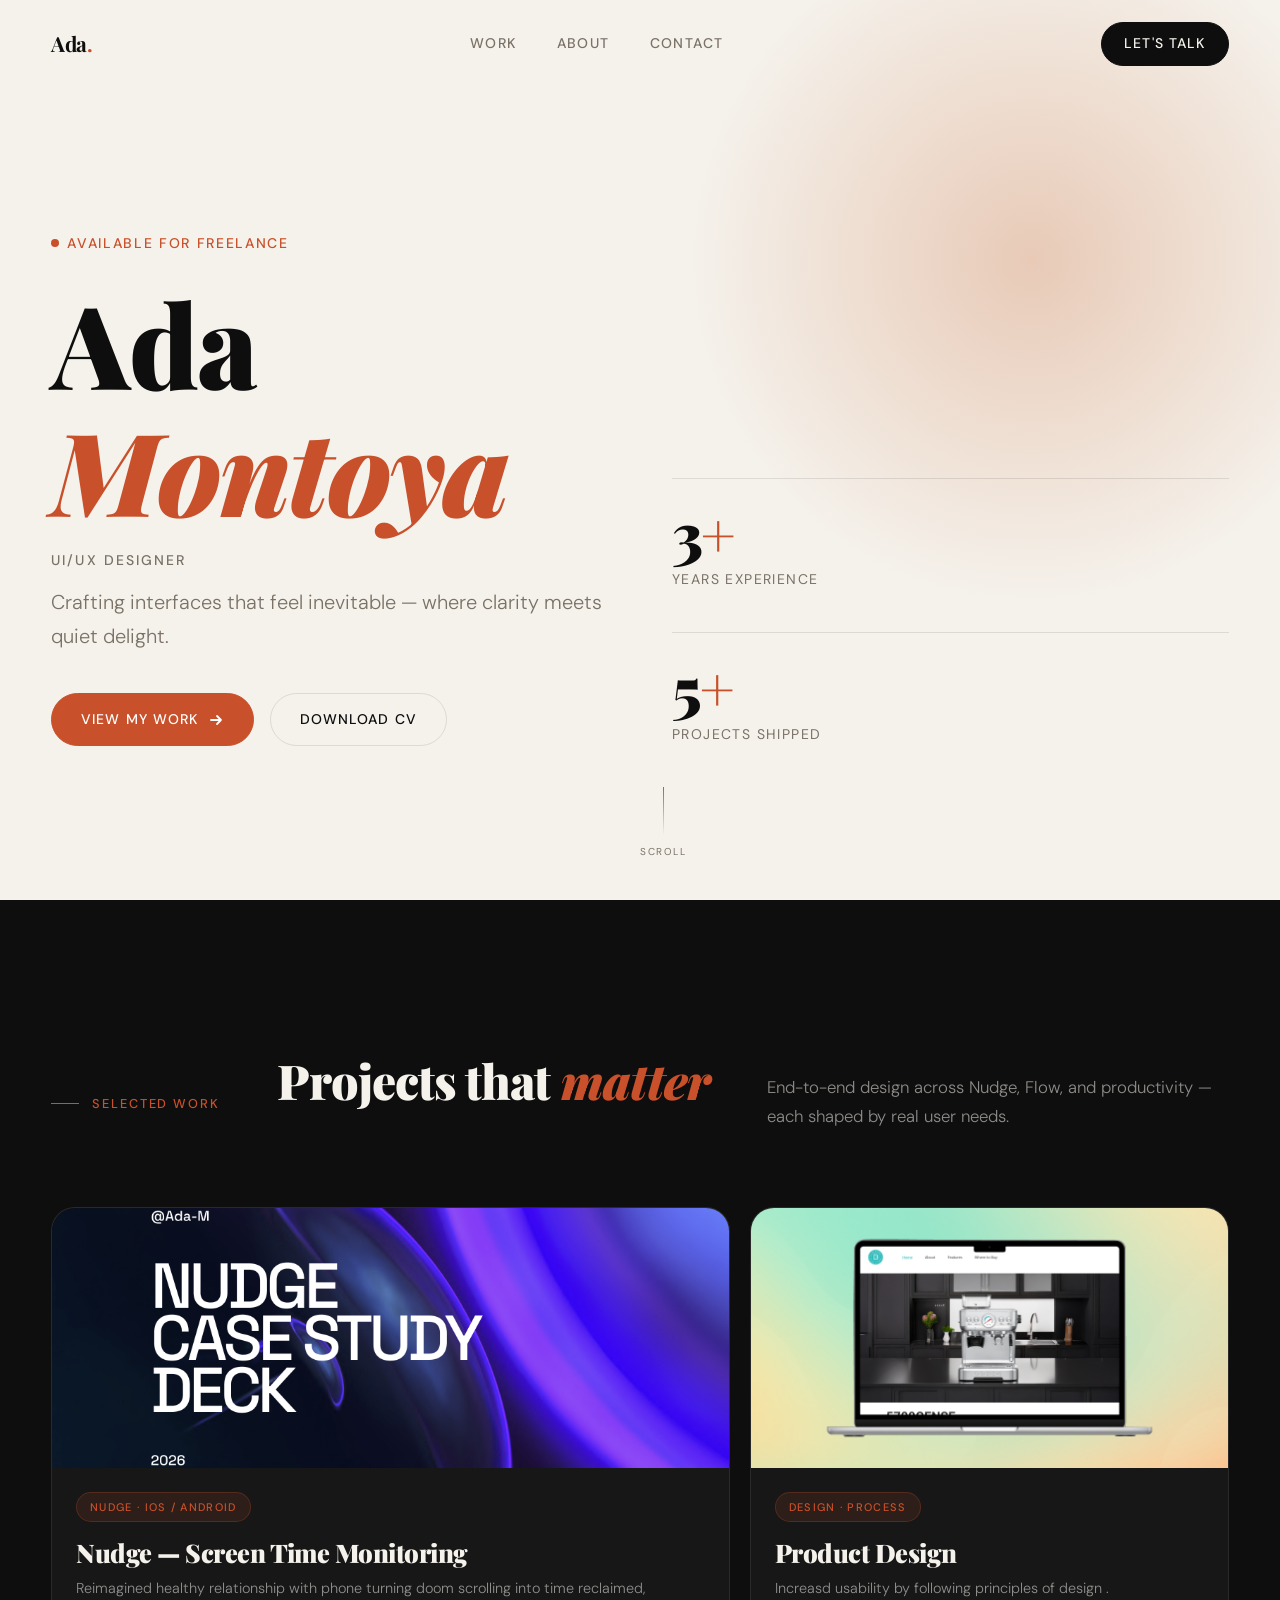
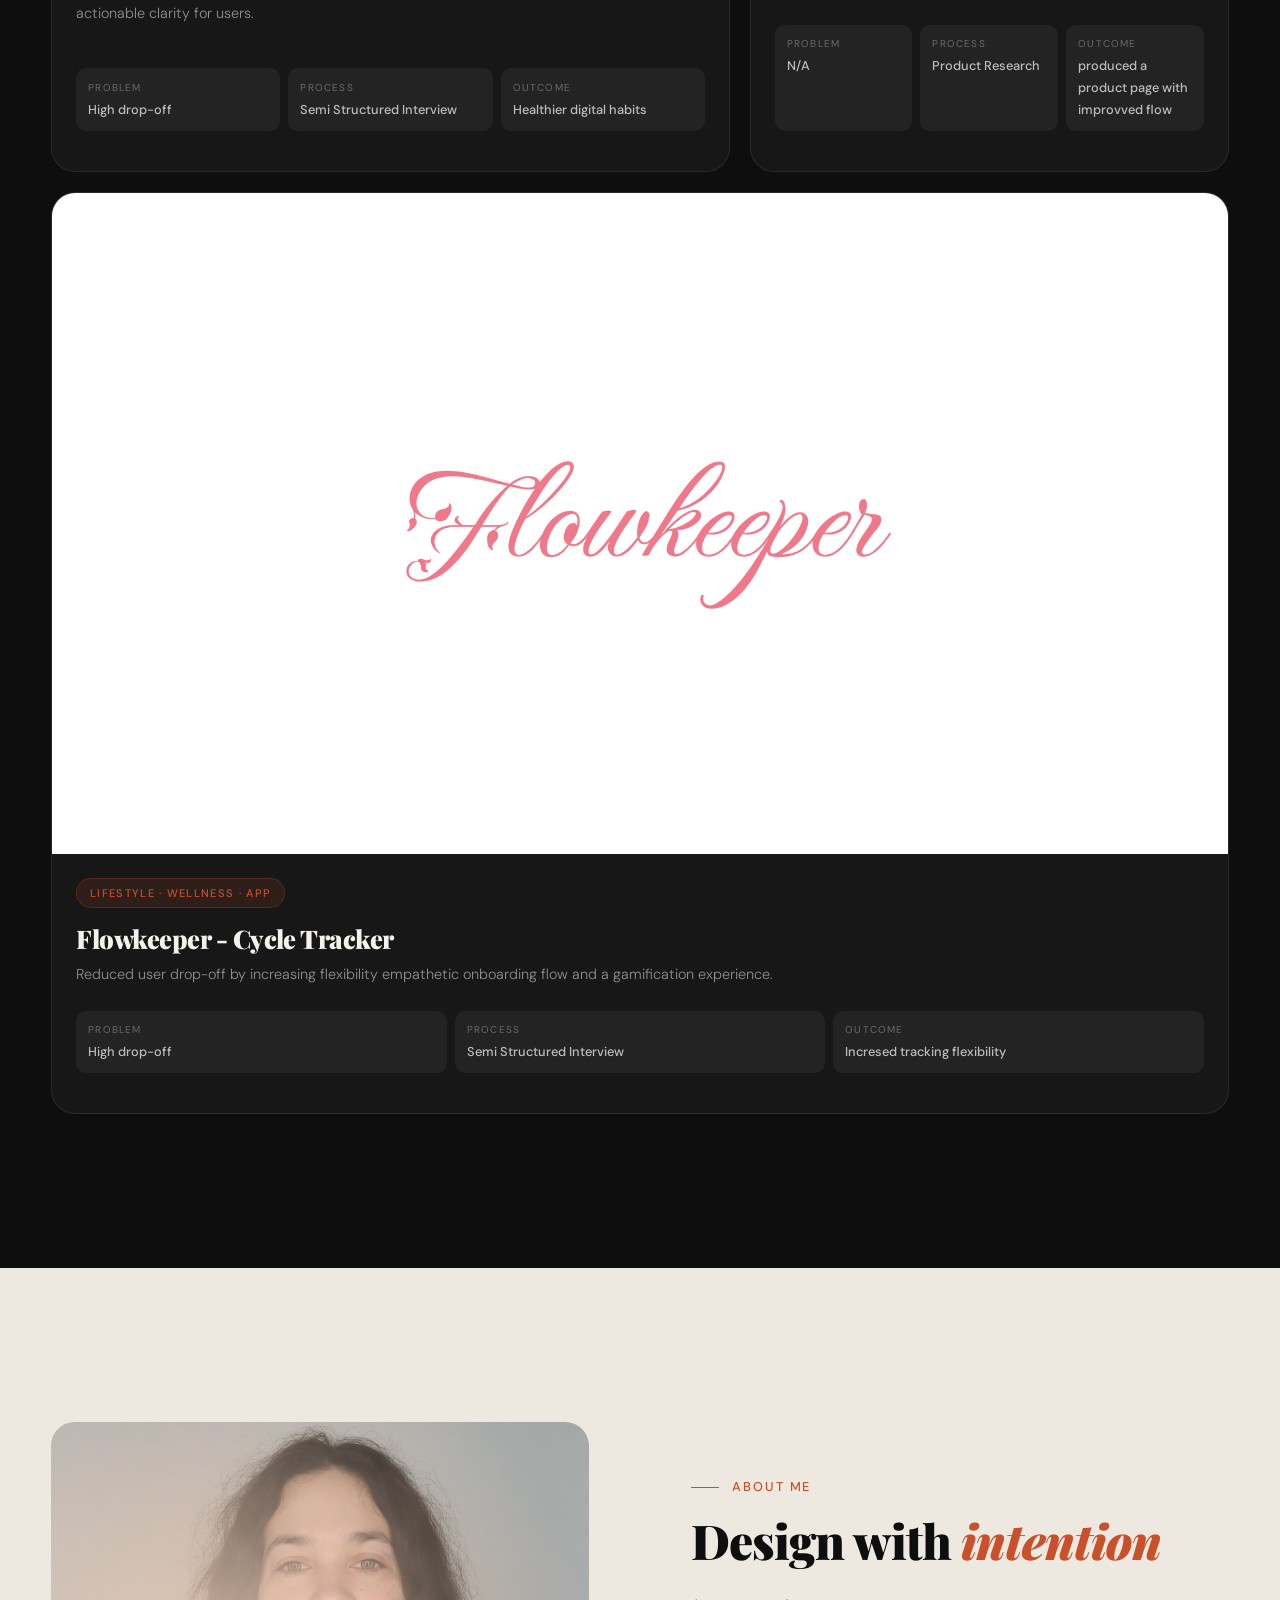
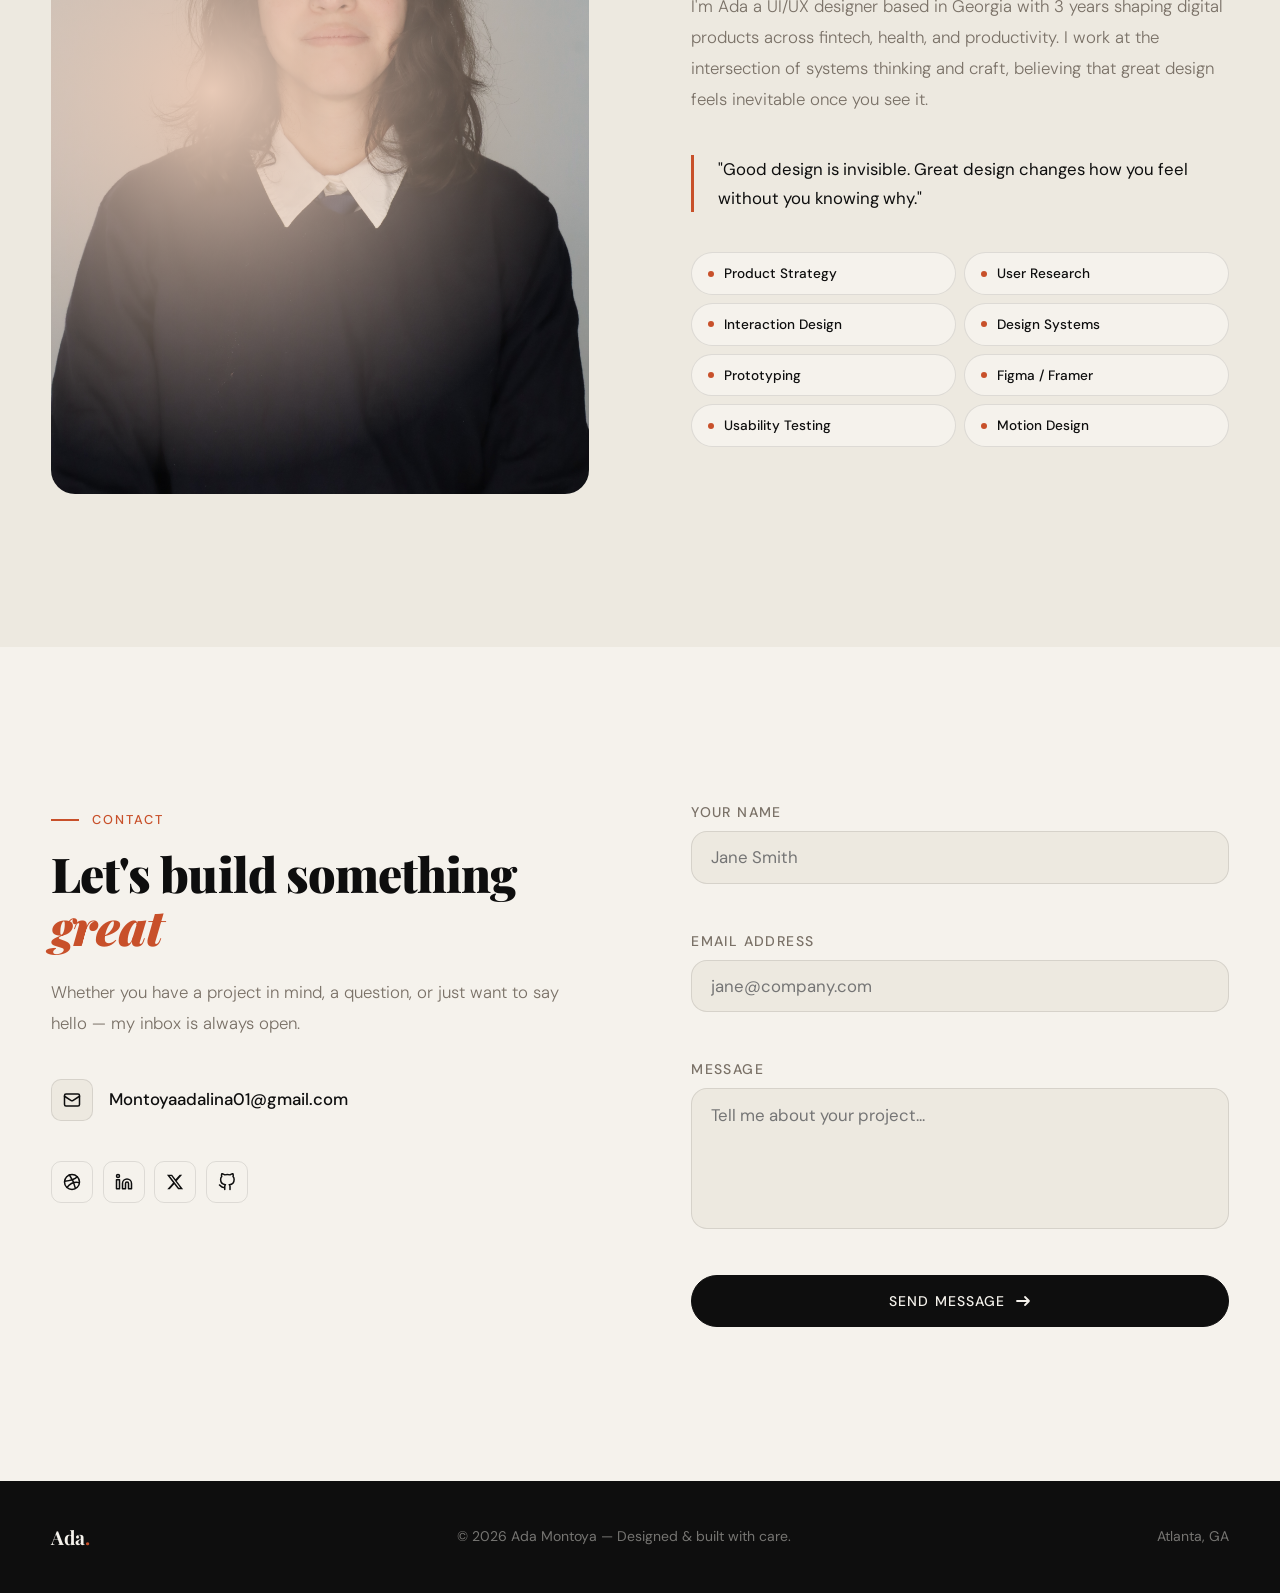
==== commit e15a6516: "updated case studies" ====
--- a/index.html
+++ b/index.html
@@ -226,7 +226,7 @@
 
         <!-- Project Card 3 — wide -->
         <article class="project-card project-card--wide reveal" aria-label="Folio Workspace project">
-          <a href="https://www.figma.com/proto/mMXmp2GQ4rbEDs9NWbq03X/Flowkeeper--edited-?node-id=27-402&p=f&t=G8kJese6EG4QYArs-0&scaling=scale-down&content-scaling=fixed&page-id=6%3A2&starting-point-node-id=27%3A402&show-proto-sidebar=1" class="project-card__visual pv--green">
+          <a href="flowkeeper-case-study.html" class="project-card__visual pv--green">
             <img src="assets/images/Flowkeeper.png" alt="Flowkeeper app">
             
             <div class="project-card__overlay" aria-hidden="true">
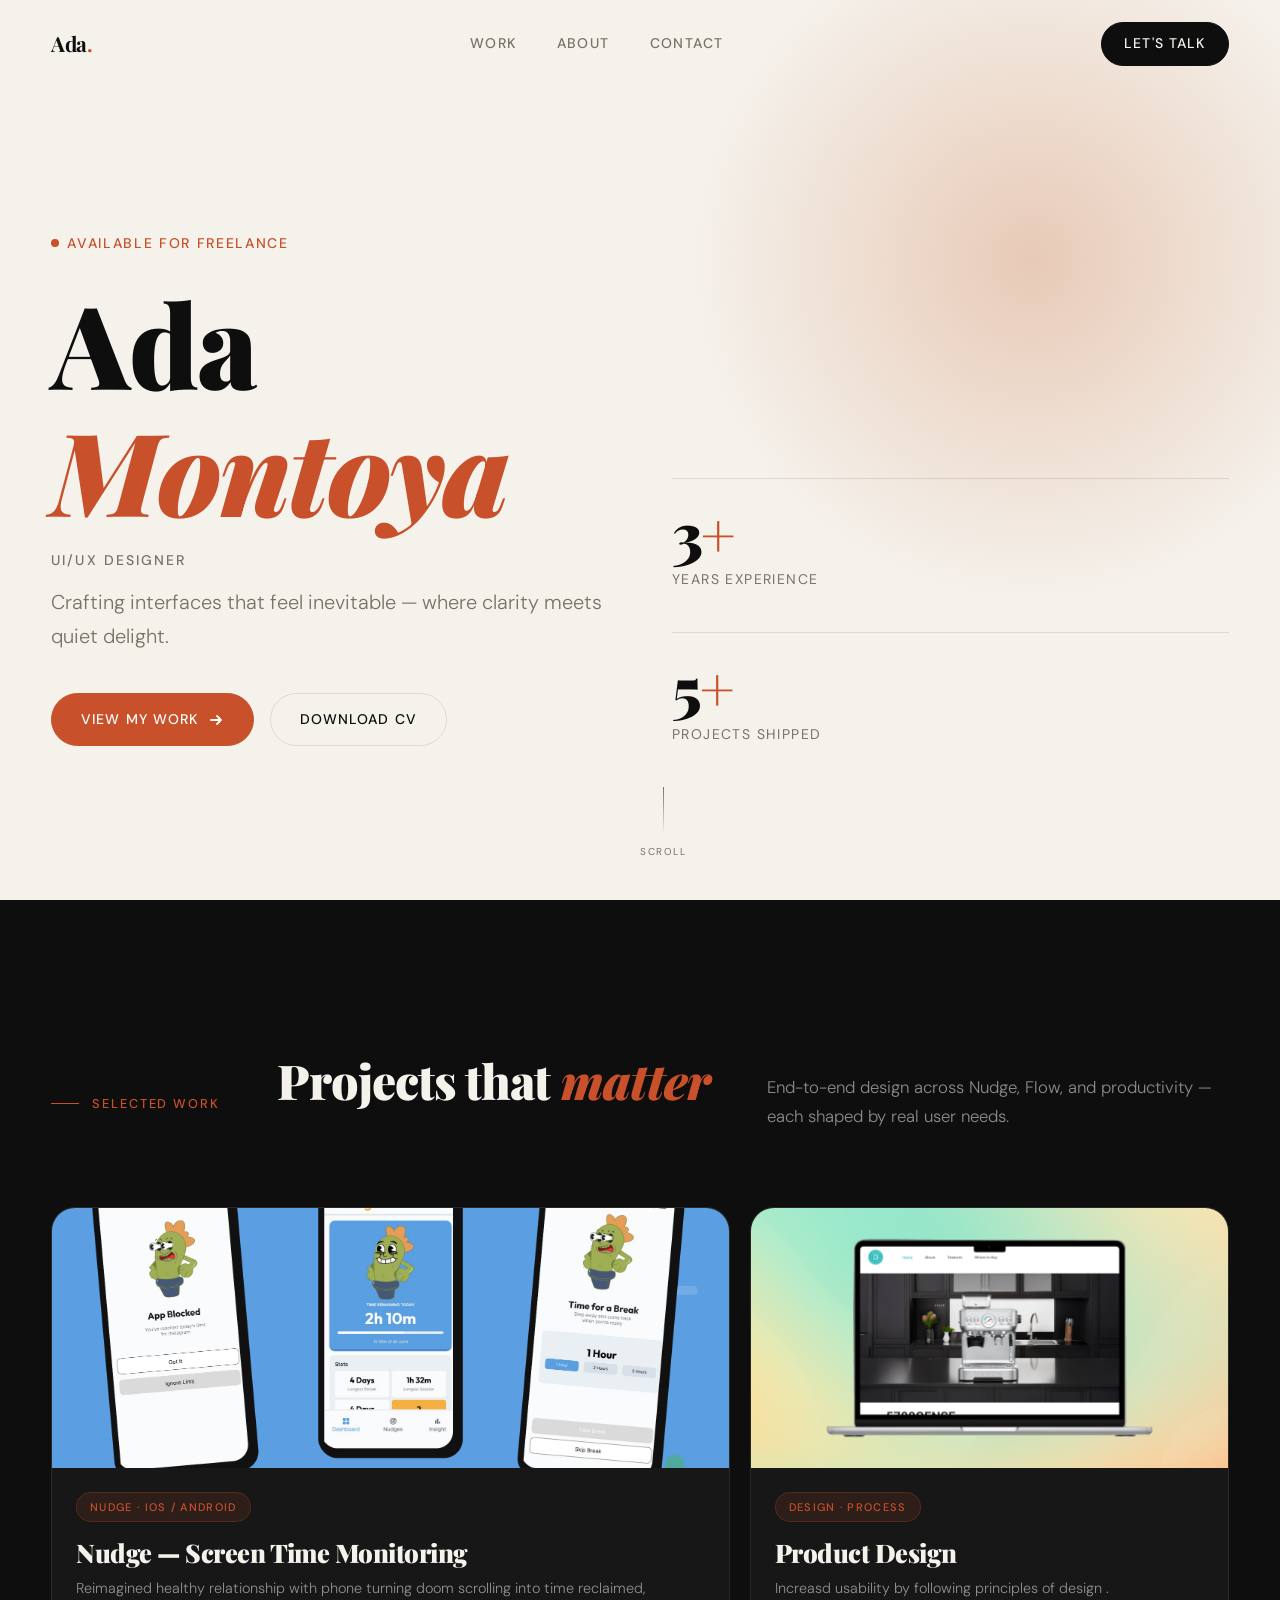
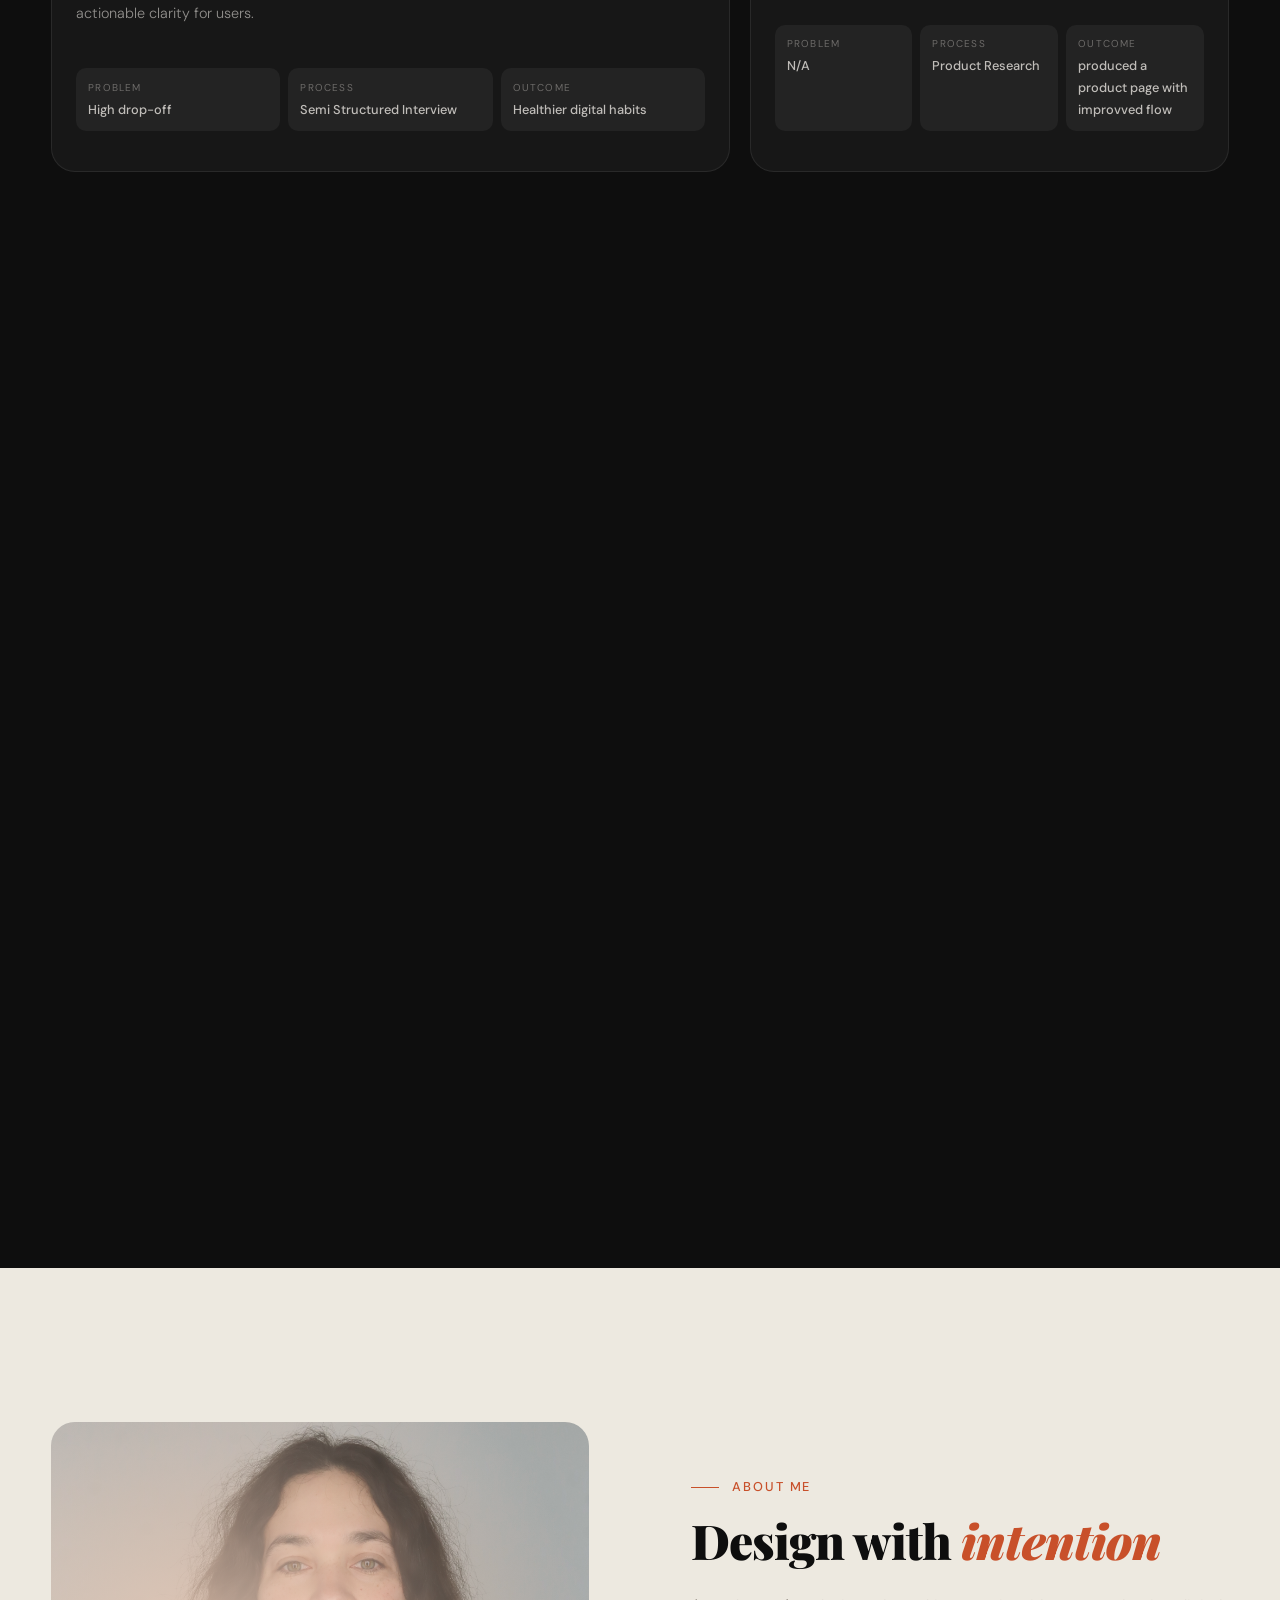
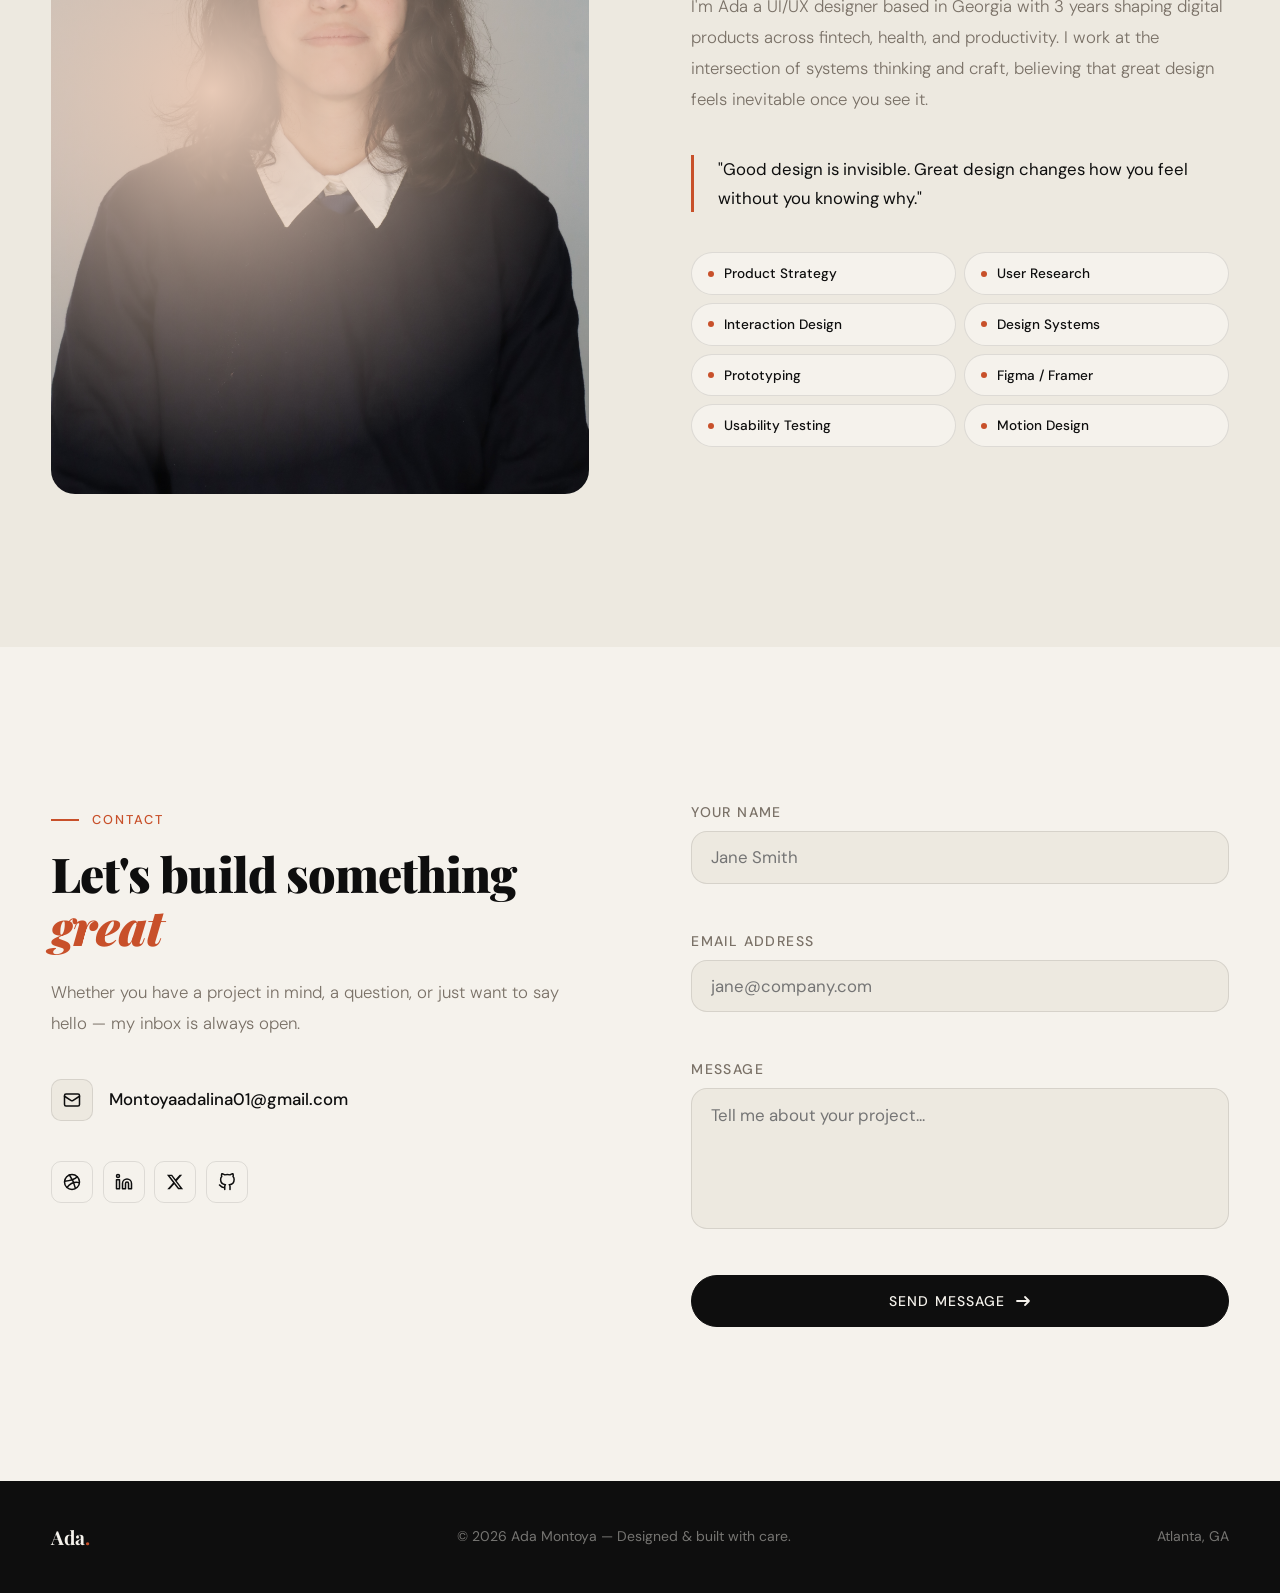
==== commit 9dddc86b: "new images" ====
--- a/index.html
+++ b/index.html
@@ -162,7 +162,7 @@
         <!-- Project Card 1 -->
         <article class="project-card reveal" aria-label="Nudge Case study">
          <a href="nudge-case-study.html" class="project-card__visual pv--orange">
-            <img src="assets/images/🏞Nudge_case_study.png" alt="🏞Nudge_case_study">
+            <img src="assets/images/nudge-thumbnail.png" alt="Nudge app prototype screens">
            
             <div class="project-card__overlay" aria-hidden="true">
               <span class="view-label">View Case Study →</span>
@@ -194,9 +194,9 @@
         </article>
 
         <!-- Project Card 2 -->
-        <article class="project-card reveal" aria-label="Flowkeeper project">
-          <a href="https://ericks-process-page.webflow.io/" class="project-card__visual pv--blue">
-            <img src="assets/images/Casabrewhero.webp" alt="Flowkeeper app">
+        <article class="project-card reveal" aria-label="Product page">
+          <a href="ada-casabrew-case-study.html" class="project-card__visual pv--blue">
+            <img src="assets/images/Casabrewhero.webp" alt="Product Page">
             <div class="project-card__overlay" aria-hidden="true">
               <span class="view-label">View Process Page →</span>
             </div>
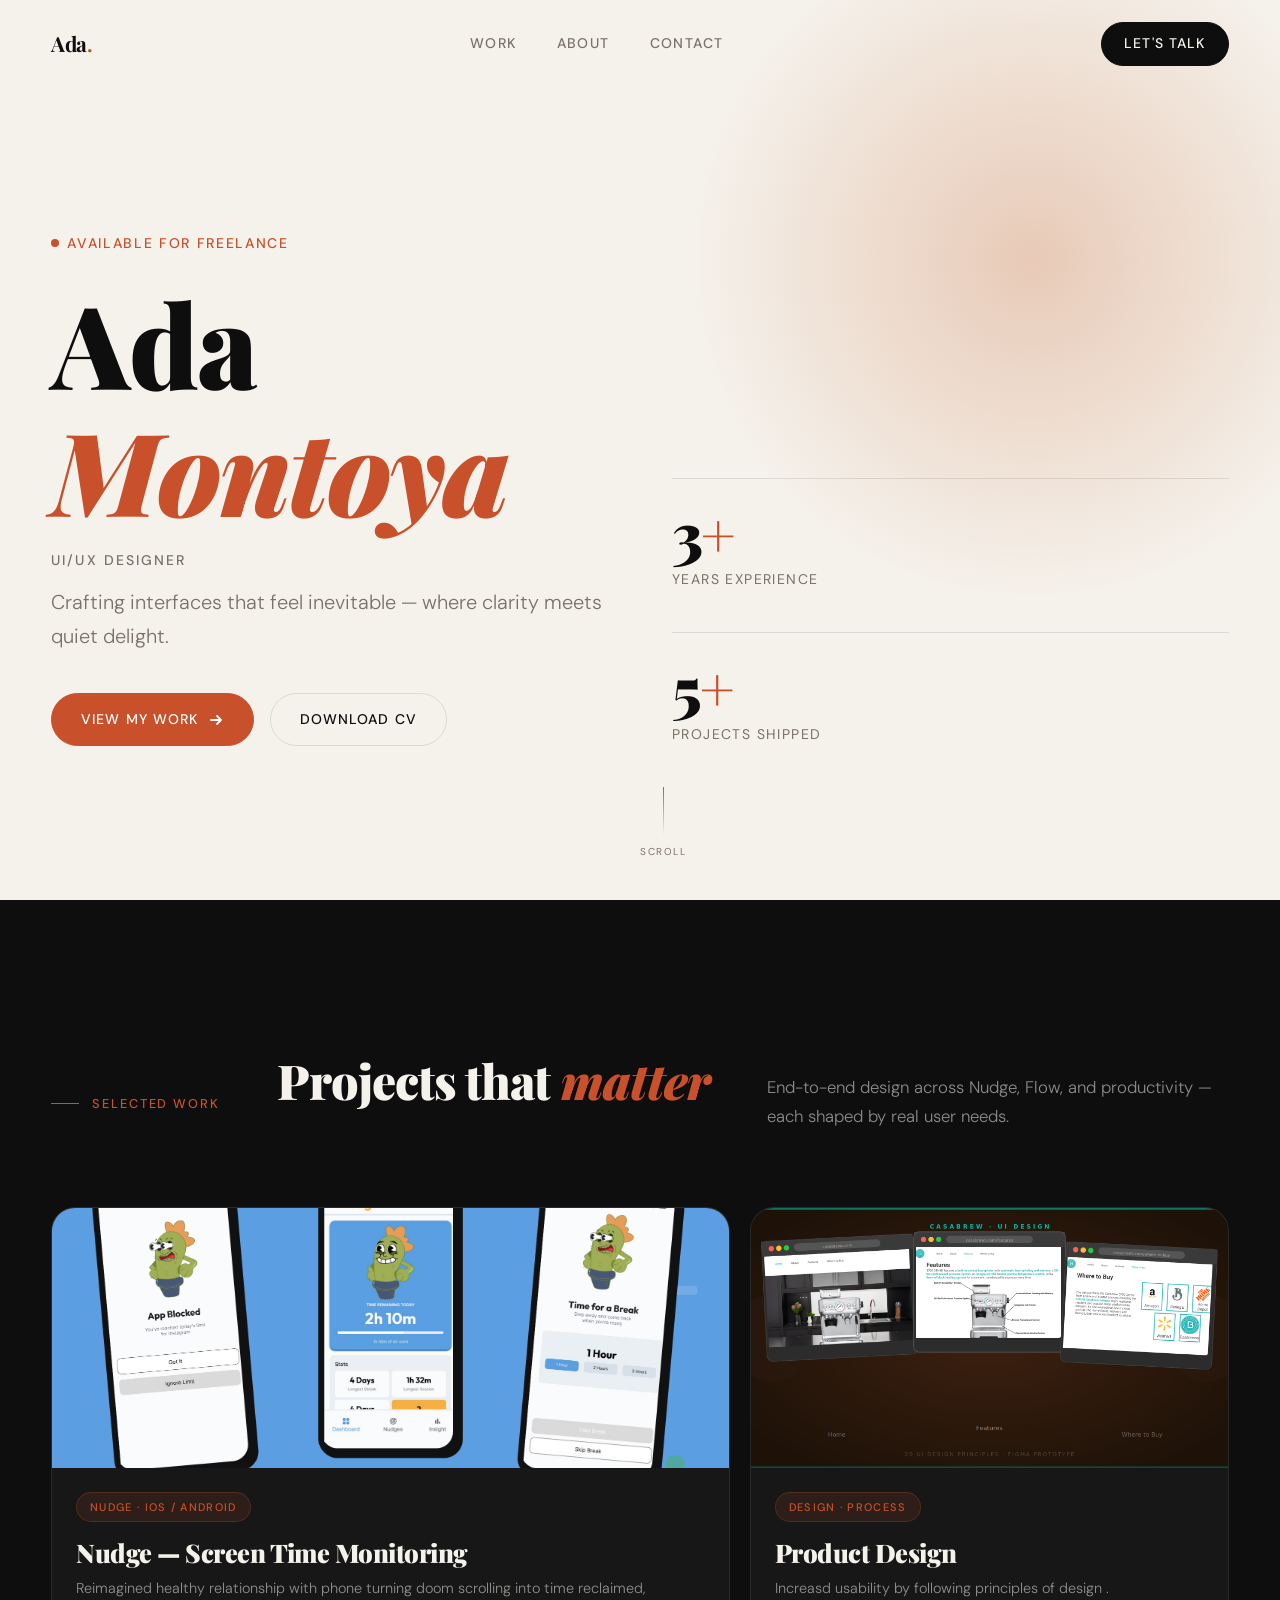
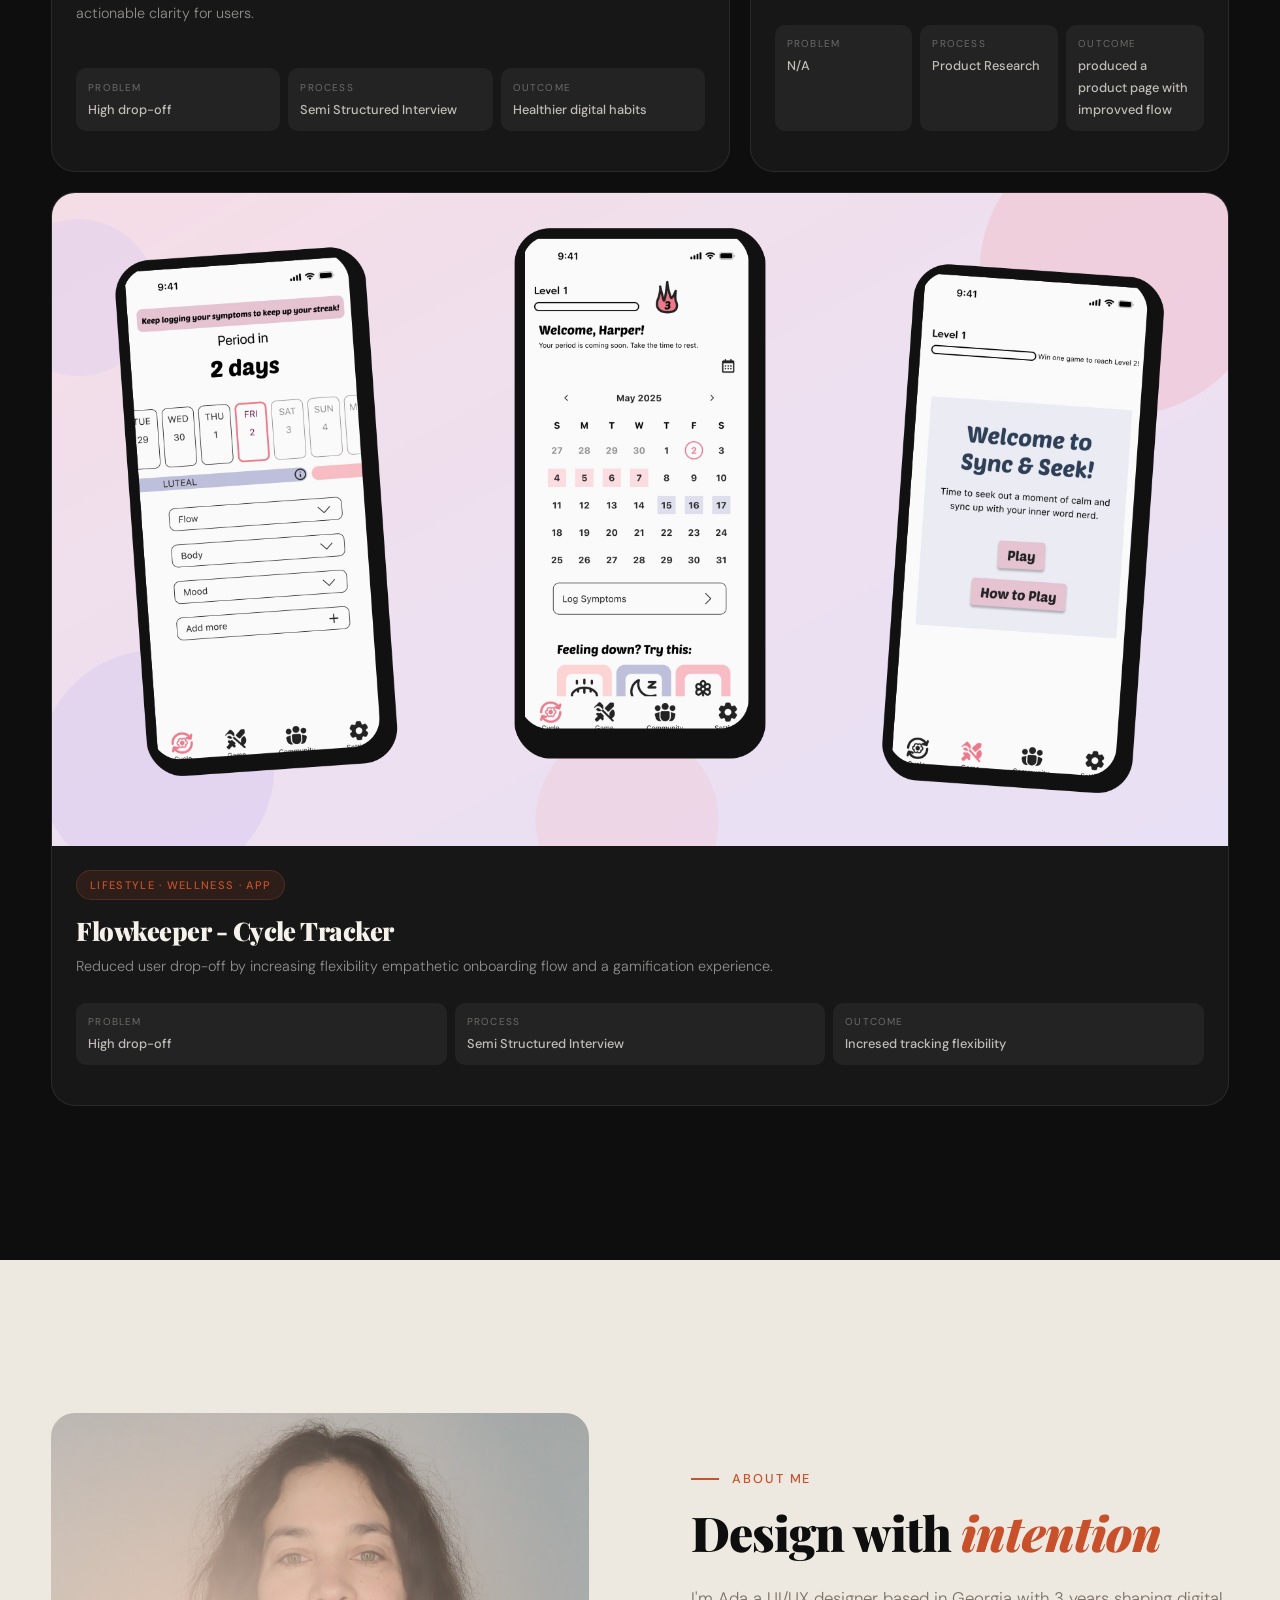
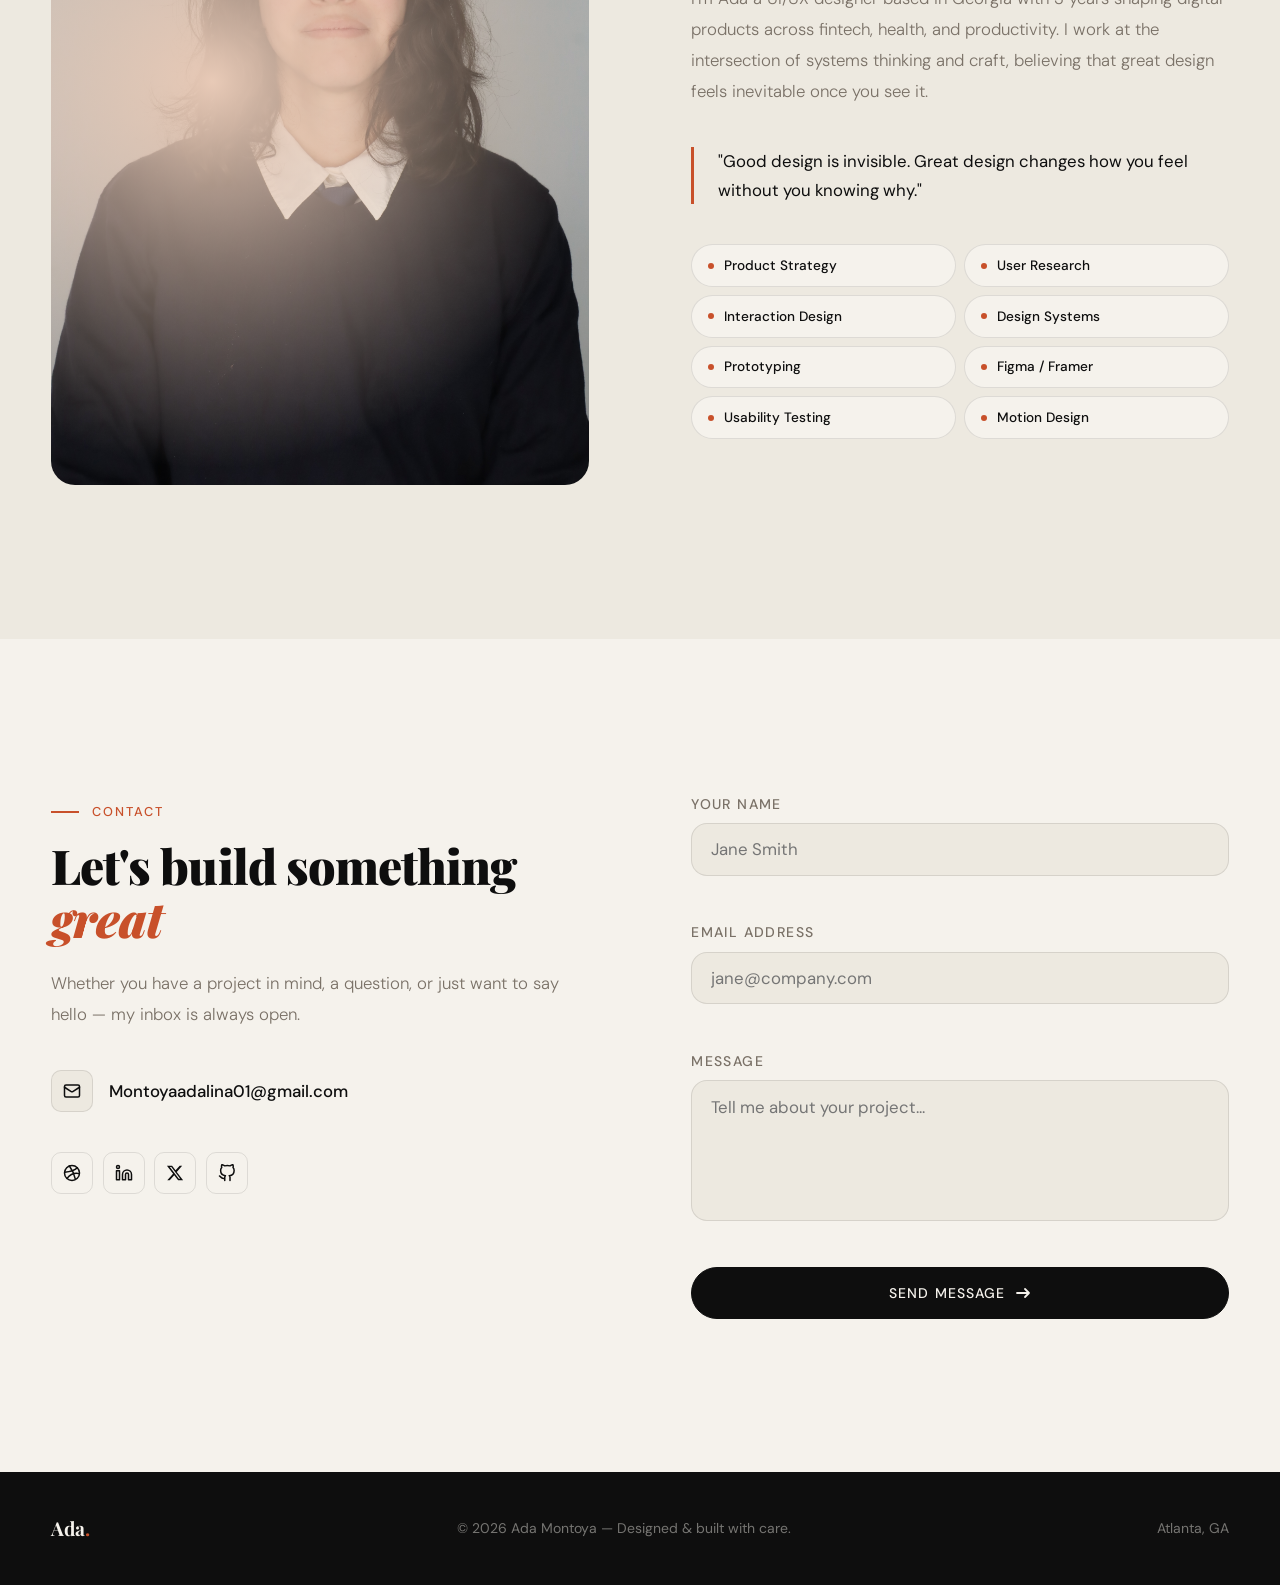
==== commit f1869187: "updated thumbnails" ====
--- a/index.html
+++ b/index.html
@@ -196,7 +196,7 @@
         <!-- Project Card 2 -->
         <article class="project-card reveal" aria-label="Product page">
           <a href="ada-casabrew-case-study.html" class="project-card__visual pv--blue">
-            <img src="assets/images/Casabrewhero.webp" alt="Product Page">
+            <img src="assets/images/casabrew-thumbnail.png" alt="Casabrew UI design prototype screens">
             <div class="project-card__overlay" aria-hidden="true">
               <span class="view-label">View Process Page →</span>
             </div>
@@ -227,7 +227,7 @@
         <!-- Project Card 3 — wide -->
         <article class="project-card project-card--wide reveal" aria-label="Folio Workspace project">
           <a href="flowkeeper-case-study.html" class="project-card__visual pv--green">
-            <img src="assets/images/Flowkeeper.png" alt="Flowkeeper app">
+            <img src="assets/images/flowkeeper-thumbnail.png" alt="Flowkeeper app prototype screens">
             
             <div class="project-card__overlay" aria-hidden="true">
               <span class="view-label">View Case Study →</span>
